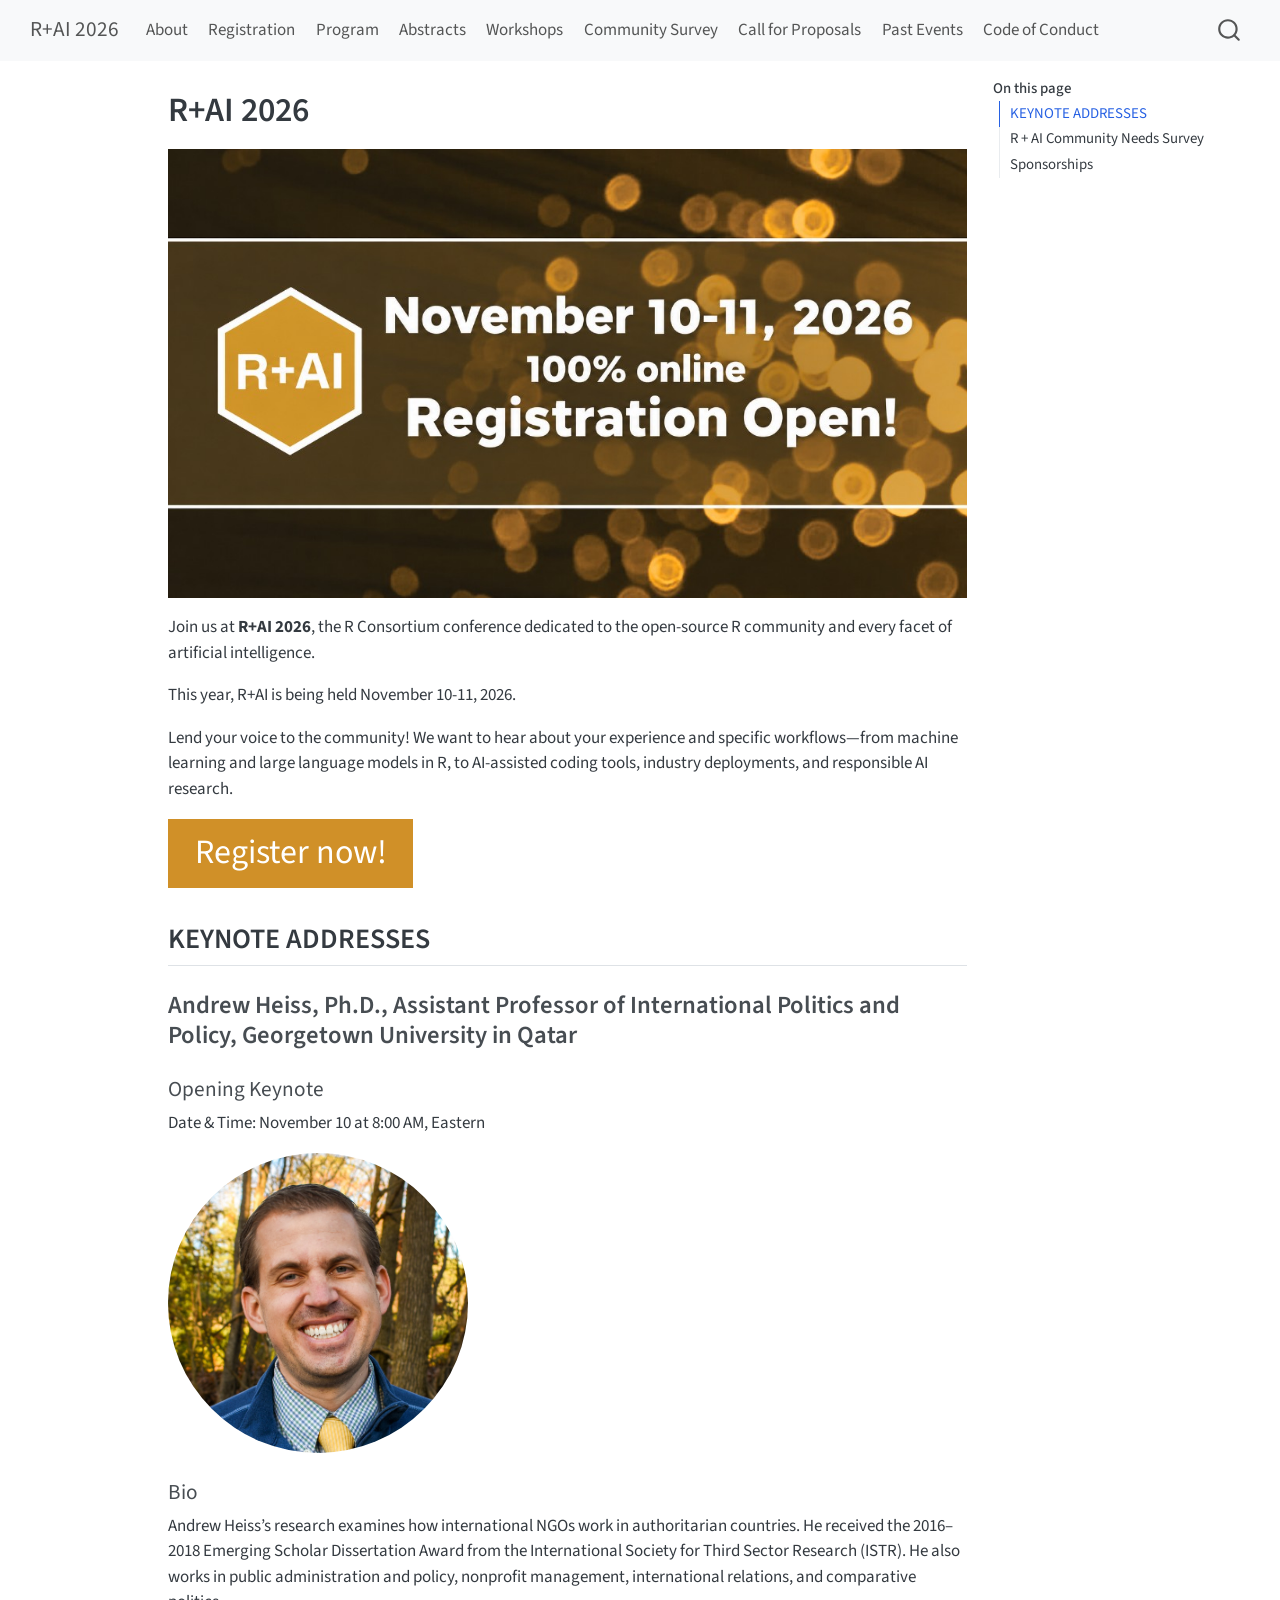
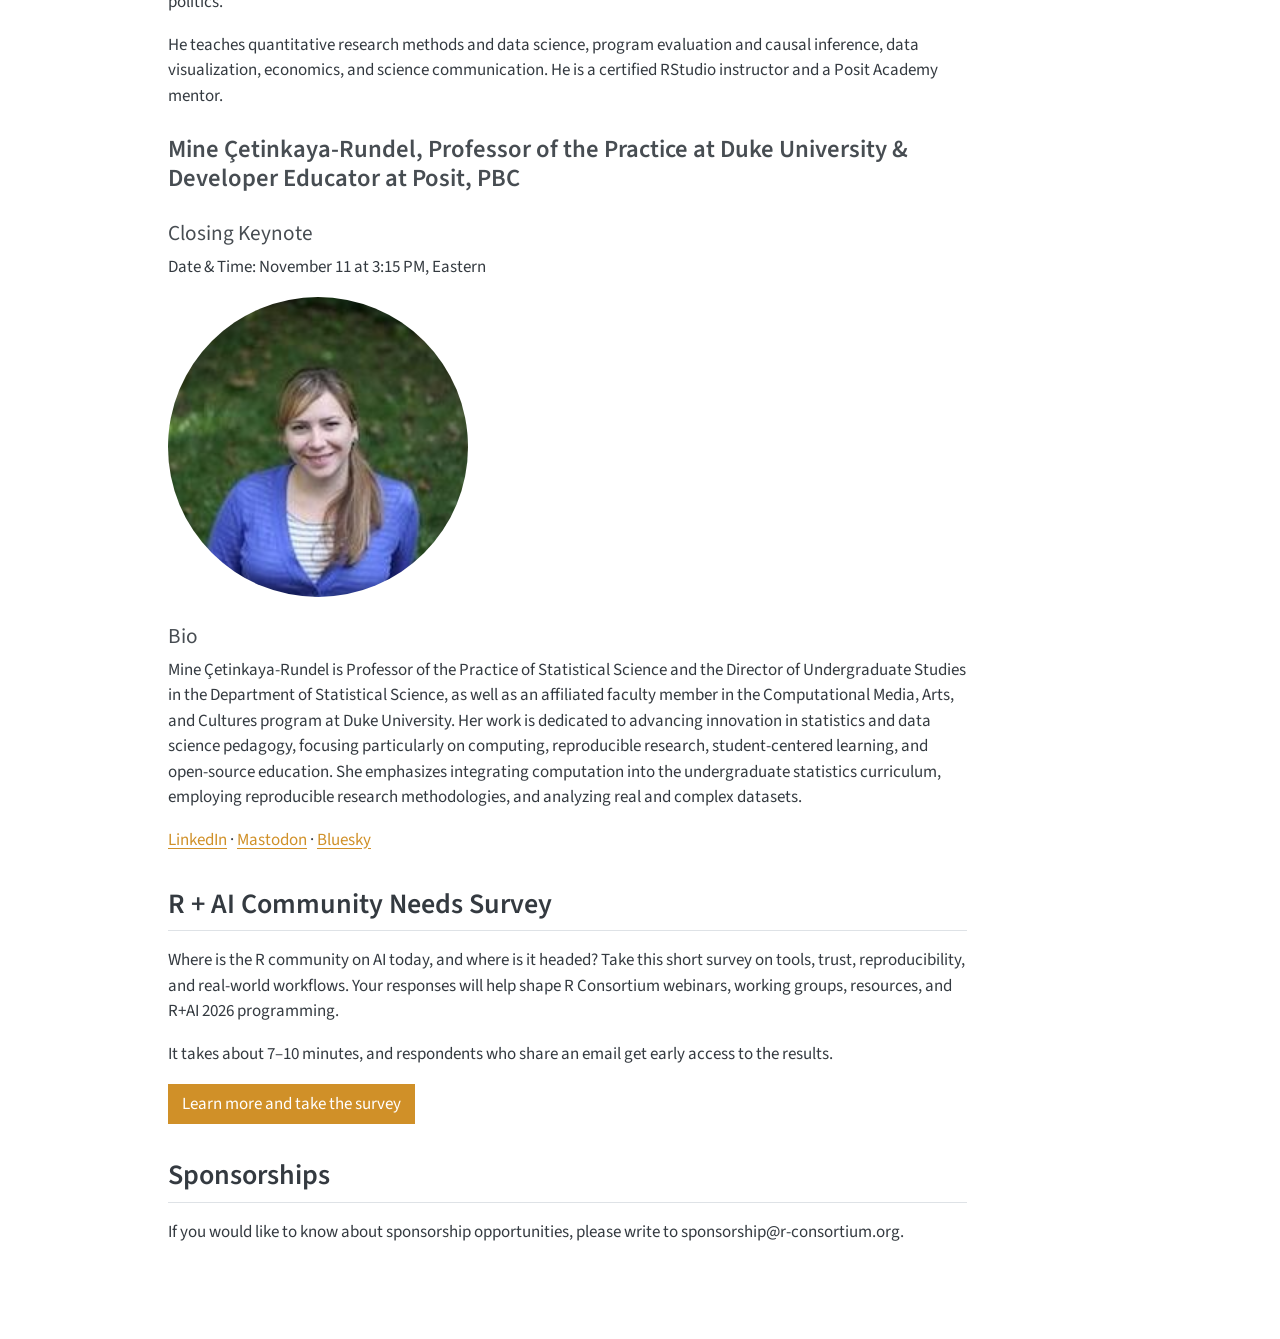
==== index.html @ c0e0fa4b "deploy: 8954653b915d44f74bc3aa53b3ae2d5ee54d5a69" ====
<!DOCTYPE html>
<html xmlns="http://www.w3.org/1999/xhtml" lang="en" xml:lang="en"><head>

<meta charset="utf-8">
<meta name="generator" content="quarto-1.10.19">

<meta name="viewport" content="width=device-width, initial-scale=1.0, user-scalable=yes">


<title>R+AI 2026</title>
<style>
/* Default styles provided by pandoc.
** See https://pandoc.org/MANUAL.html#variables-for-html for config info.
*/
span.smallcaps{font-variant: small-caps;}
div.columns{display: flex; gap: 1.5em;}
div.column{flex: auto;}
@media screen {
div.columns{gap: min(4vw, 1.5em);}
div.column{overflow-x: auto;}
}
div.hanging-indent{margin-left: 1.5em; text-indent: -1.5em;}
ul.task-list{list-style: none;}
ul.task-list li input[type="checkbox"] {
  width: 0.8em;
  margin: 0 0.8em 0.2em -1em; /* quarto-specific, see https://github.com/quarto-dev/quarto-cli/issues/4556 */ 
  vertical-align: middle;
}
</style>


<script src="site_libs/quarto-nav/quarto-nav.js"></script>
<script src="site_libs/quarto-nav/headroom.min.js"></script>
<script src="site_libs/clipboard/clipboard.min.js"></script>
<script src="site_libs/quarto-search/autocomplete.umd.js"></script>
<script src="site_libs/quarto-search/fuse.min.js"></script>
<script src="site_libs/quarto-search/quarto-search.js"></script>
<meta name="quarto:offset" content="./">
<link href="./images/favicon.ico" rel="icon">
<script src="site_libs/quarto-html/quarto.js" type="module"></script>
<script src="site_libs/quarto-html/tabsets/tabsets.js" type="module"></script>
<script src="site_libs/quarto-html/popper.min.js"></script>
<script src="site_libs/quarto-html/tippy.umd.min.js"></script>
<script src="site_libs/quarto-html/anchor.min.js"></script>
<link href="site_libs/quarto-html/tippy.css" rel="stylesheet">
<link href="site_libs/quarto-html/quarto-syntax-highlighting-bf27225e3a48a9273f3daa8f8e829971.css" rel="stylesheet" id="quarto-text-highlighting-styles">
<script src="site_libs/bootstrap/bootstrap.min.js"></script>
<link href="site_libs/bootstrap/bootstrap-icons.css" rel="stylesheet">
<link href="site_libs/bootstrap/bootstrap-d3c09cf01b9717715406c5b992d80823.min.css" rel="stylesheet" append-hash="true" id="quarto-bootstrap" data-mode="light">
<script id="quarto-search-options" type="application/json">{
  "location": "navbar",
  "copy-button": false,
  "collapse-after": 3,
  "panel-placement": "end",
  "type": "overlay",
  "limit": 50,
  "keyboard-shortcut": [
    "f",
    "/",
    "s"
  ],
  "show-item-context": false,
  "language": {
    "search-no-results-text": "No results",
    "search-matching-documents-text": "matching documents",
    "search-copy-link-title": "Copy link to search",
    "search-hide-matches-text": "Hide additional matches",
    "search-more-match-text": "more match in this document",
    "search-more-matches-text": "more matches in this document",
    "search-clear-button-title": "Clear",
    "search-text-placeholder": "",
    "search-detached-cancel-button-title": "Cancel",
    "search-submit-button-title": "Submit",
    "search-label": "Search"
  }
}</script>
<script async="" src="https://www.googletagmanager.com/gtag/js?id=G-B697SX1BNN"></script>

<script type="text/javascript">

window.dataLayer = window.dataLayer || [];
function gtag(){dataLayer.push(arguments);}
gtag('js', new Date());
gtag('config', 'G-B697SX1BNN', { 'anonymize_ip': true});
</script>


<link rel="stylesheet" href="styles.css">
<meta property="og:title" content="R+AI 2026">
<meta property="og:description" content="">
<meta property="og:image" content="https://rconsortium.github.io/RplusAI_website/images/rplusai-registration-open.jpg">
<meta property="og:site_name" content="R+AI 2026">
<meta name="twitter:title" content="R+AI 2026">
<meta name="twitter:description" content="">
<meta name="twitter:image" content="https://rconsortium.github.io/RplusAI_website/images/rplusai-registration-open.jpg">
<meta name="twitter:card" content="summary_large_image">
</head>

<body class="nav-fixed quarto-light">

<div id="quarto-search-results"></div>
  <header id="quarto-header" class="headroom fixed-top">
    <nav class="navbar navbar-expand-lg " data-bs-theme="dark">
      <div class="navbar-container container-fluid">
      <div class="navbar-brand-container mx-auto">
    <a class="navbar-brand" href="./index.html">
    <span class="navbar-title">R+AI 2026</span>
    </a>
  </div>
            <div id="quarto-search" class="" title="Search"></div>
          <button class="navbar-toggler" type="button" data-bs-toggle="collapse" data-bs-target="#navbarCollapse" aria-controls="navbarCollapse" role="menu" aria-expanded="false" aria-label="Toggle navigation" onclick="if (window.quartoToggleHeadroom) { window.quartoToggleHeadroom(); }">
  <span class="navbar-toggler-icon"></span>
</button>
          <div class="collapse navbar-collapse" id="navbarCollapse">
            <ul class="navbar-nav navbar-nav-scroll me-auto">
  <li class="nav-item">
    <a class="nav-link" href="./about.html"> 
<span class="menu-text">About</span></a>
  </li>  
  <li class="nav-item">
    <a class="nav-link" href="./registration.html"> 
<span class="menu-text">Registration</span></a>
  </li>  
  <li class="nav-item">
    <a class="nav-link" href="./program.html"> 
<span class="menu-text">Program</span></a>
  </li>  
  <li class="nav-item">
    <a class="nav-link" href="./Abstracts.html"> 
<span class="menu-text">Abstracts</span></a>
  </li>  
  <li class="nav-item">
    <a class="nav-link" href="./workshops.html"> 
<span class="menu-text">Workshops</span></a>
  </li>  
  <li class="nav-item">
    <a class="nav-link" href="./survey.html"> 
<span class="menu-text">Community Survey</span></a>
  </li>  
  <li class="nav-item">
    <a class="nav-link" href="./cfp.html"> 
<span class="menu-text">Call for Proposals</span></a>
  </li>  
  <li class="nav-item">
    <a class="nav-link" href="./Events.html"> 
<span class="menu-text">Past Events</span></a>
  </li>  
  <li class="nav-item">
    <a class="nav-link" href="./attend.html"> 
<span class="menu-text">Code of Conduct</span></a>
  </li>  
</ul>
          </div> <!-- /navcollapse -->
            <div class="quarto-navbar-tools">
</div>
      </div> <!-- /container-fluid -->
    </nav>
</header>
<!-- content -->
<div id="quarto-content" class="quarto-container page-columns page-rows-contents page-layout-article page-navbar">
<!-- sidebar -->
<!-- margin-sidebar -->
    <div id="quarto-margin-sidebar" class="sidebar margin-sidebar">
        <nav id="TOC" role="doc-toc" class="toc-active">
    <h2 id="toc-title">On this page</h2>
   
  <ul>
  <li><a href="#keynote-addresses" id="toc-keynote-addresses" class="nav-link active" data-scroll-target="#keynote-addresses">KEYNOTE ADDRESSES</a>
  <ul class="collapse">
  <li><a href="#andrew-heiss-ph.d.-assistant-professor-of-international-politics-and-policy-georgetown-university-in-qatar" id="toc-andrew-heiss-ph.d.-assistant-professor-of-international-politics-and-policy-georgetown-university-in-qatar" class="nav-link" data-scroll-target="#andrew-heiss-ph.d.-assistant-professor-of-international-politics-and-policy-georgetown-university-in-qatar">Andrew Heiss, Ph.D., Assistant Professor of International Politics and Policy, Georgetown University in Qatar</a></li>
  <li><a href="#mine-çetinkaya-rundel-professor-of-the-practice-at-duke-university-developer-educator-at-posit-pbc" id="toc-mine-çetinkaya-rundel-professor-of-the-practice-at-duke-university-developer-educator-at-posit-pbc" class="nav-link" data-scroll-target="#mine-çetinkaya-rundel-professor-of-the-practice-at-duke-university-developer-educator-at-posit-pbc">Mine Çetinkaya-Rundel, Professor of the Practice at Duke University &amp; Developer Educator at Posit, PBC</a></li>
  </ul></li>
  <li><a href="#r-ai-community-needs-survey" id="toc-r-ai-community-needs-survey" class="nav-link" data-scroll-target="#r-ai-community-needs-survey">R + AI Community Needs Survey</a></li>
  <li><a href="#sponsorships" id="toc-sponsorships" class="nav-link" data-scroll-target="#sponsorships">Sponsorships</a></li>
  </ul>
</nav>
    </div>
<!-- main -->
<main class="content" id="quarto-document-content">

<header id="title-block-header" class="quarto-title-block default">
<div class="quarto-title">
<h1 class="title">R+AI 2026</h1>
</div>



<div class="quarto-title-meta">

    
  
    
  </div>
  


</header>


<p><img src="images/rplusai-registration-open.jpg" class="img-fluid"></p>
<p>Join us at <strong>R+AI 2026</strong>, the R Consortium conference dedicated to the open-source R community and every facet of artificial intelligence.</p>
<p>This year, R+AI is being held November 10-11, 2026.</p>
<p>Lend your voice to the community! We want to hear about your experience and specific workflows—from machine learning and large language models in R, to AI-assisted coding tools, industry deployments, and responsible AI research.</p>
<p><a href="https://events.zoom.us/ev/AvKPIaFGx9jwfTQyiDQcLmRWjmoDg4b4O20UQLssgTvlWDoXuMh5~AvDbrQHgBmJBUNpTBSMDUTQVfVen6k7w_xlMXZremUKDubDA3Q9AQ7-FRQ" class="btn btn-rai-mustard btn-rai-lg" role="button">Register now!</a></p>
<section id="keynote-addresses" class="level2">
<h2 class="anchored" data-anchor-id="keynote-addresses">KEYNOTE ADDRESSES</h2>
<section id="andrew-heiss-ph.d.-assistant-professor-of-international-politics-and-policy-georgetown-university-in-qatar" class="level3">
<h3 class="anchored" data-anchor-id="andrew-heiss-ph.d.-assistant-professor-of-international-politics-and-policy-georgetown-university-in-qatar">Andrew Heiss, Ph.D., Assistant Professor of International Politics and Policy, Georgetown University in Qatar</h3>
<section id="opening-keynote" class="level4">
<h4 class="anchored" data-anchor-id="opening-keynote">Opening Keynote</h4>
<p>Date &amp; Time: November 10 at 8:00 AM, Eastern</p>
<p><img src="images/andrew-heiss.jpg" class="img-fluid" style="border-radius: 50%; width: 300px; height: 300px; object-fit: cover; object-position: center 15%;"></p>
</section>
<section id="bio" class="level4">
<h4 class="anchored" data-anchor-id="bio">Bio</h4>
<p>Andrew Heiss’s research examines how international NGOs work in authoritarian countries. He received the 2016–2018 Emerging Scholar Dissertation Award from the International Society for Third Sector Research (ISTR). He also works in public administration and policy, nonprofit management, international relations, and comparative politics.</p>
<p>He teaches quantitative research methods and data science, program evaluation and causal inference, data visualization, economics, and science communication. He is a certified RStudio instructor and a Posit Academy mentor.</p>
</section>
</section>
<section id="mine-çetinkaya-rundel-professor-of-the-practice-at-duke-university-developer-educator-at-posit-pbc" class="level3">
<h3 class="anchored" data-anchor-id="mine-çetinkaya-rundel-professor-of-the-practice-at-duke-university-developer-educator-at-posit-pbc">Mine Çetinkaya-Rundel, Professor of the Practice at Duke University &amp; Developer Educator at Posit, PBC</h3>
<section id="closing-keynote" class="level4">
<h4 class="anchored" data-anchor-id="closing-keynote">Closing Keynote</h4>
<p>Date &amp; Time: November 11 at 3:15 PM, Eastern</p>
<p><img src="images/mine-cetinkaya-rundel.jpg" class="img-fluid" style="border-radius: 50%; width: 300px; height: 300px; object-fit: cover;"></p>
</section>
<section id="bio-1" class="level4">
<h4 class="anchored" data-anchor-id="bio-1">Bio</h4>
<p>Mine Çetinkaya-Rundel is Professor of the Practice of Statistical Science and the Director of Undergraduate Studies in the Department of Statistical Science, as well as an affiliated faculty member in the Computational Media, Arts, and Cultures program at Duke University. Her work is dedicated to advancing innovation in statistics and data science pedagogy, focusing particularly on computing, reproducible research, student-centered learning, and open-source education. She emphasizes integrating computation into the undergraduate statistics curriculum, employing reproducible research methodologies, and analyzing real and complex datasets.</p>
<p><a href="https://www.linkedin.com/in/minec/">LinkedIn</a> · <a href="https://fosstodon.org/@minecr">Mastodon</a> · <a href="https://bsky.app/profile/minecr.bsky.social">Bluesky</a></p>
</section>
</section>
</section>
<section id="r-ai-community-needs-survey" class="level2">
<h2 class="anchored" data-anchor-id="r-ai-community-needs-survey">R + AI Community Needs Survey</h2>
<p>Where is the R community on AI today, and where is it headed? Take this short survey on tools, trust, reproducibility, and real-world workflows. Your responses will help shape R Consortium webinars, working groups, resources, and R+AI 2026 programming.</p>
<p>It takes about 7–10 minutes, and respondents who share an email get early access to the results.</p>
<p><a href="./survey.html" class="btn btn-rai-mustard" role="button">Learn more and take the survey</a></p>
</section>
<section id="sponsorships" class="level2">
<h2 class="anchored" data-anchor-id="sponsorships">Sponsorships</h2>
<p>If you would like to know about sponsorship opportunities, please write to sponsorship@r-consortium.org.</p>


</section>

</main> <!-- /main -->
<script id="quarto-html-after-body" type="application/javascript">
  window.document.addEventListener("DOMContentLoaded", function (event) {
    const icon = "";
    const anchorJS = new window.AnchorJS();
    anchorJS.options = {
      placement: 'right',
      icon: icon
    };
    anchorJS.add('.anchored');
    const isCodeAnnotation = (el) => {
      for (const clz of el.classList) {
        if (clz.startsWith('code-annotation-')) {                     
          return true;
        }
      }
      return false;
    }
    const onCopySuccess = function(e) {
      // button target
      const button = e.trigger;
      // don't keep focus
      button.blur();
      // flash "checked"
      button.classList.add('code-copy-button-checked');
      var currentTitle = button.getAttribute("title");
      button.setAttribute("title", "Copied!");
      let tooltip;
      if (window.bootstrap) {
        button.setAttribute("data-bs-toggle", "tooltip");
        button.setAttribute("data-bs-placement", "left");
        button.setAttribute("data-bs-title", "Copied!");
        tooltip = new bootstrap.Tooltip(button, 
          { trigger: "manual", 
            customClass: "code-copy-button-tooltip",
            offset: [0, -8]});
        tooltip.show();    
      }
      setTimeout(function() {
        if (tooltip) {
          tooltip.hide();
          button.removeAttribute("data-bs-title");
          button.removeAttribute("data-bs-toggle");
          button.removeAttribute("data-bs-placement");
        }
        button.setAttribute("title", currentTitle);
        button.classList.remove('code-copy-button-checked');
      }, 1000);
      // clear code selection
      e.clearSelection();
    }
    const getTextToCopy = function(trigger) {
      const outerScaffold = trigger.parentElement.cloneNode(true);
      const codeEl = outerScaffold.querySelector('code');
      for (const childEl of codeEl.children) {
        if (isCodeAnnotation(childEl)) {
          childEl.remove();
        }
      }
      return codeEl.innerText;
    }
    const clipboard = new window.ClipboardJS('.code-copy-button:not([data-in-quarto-modal])', {
      text: getTextToCopy
    });
    clipboard.on('success', onCopySuccess);
    if (window.document.getElementById('quarto-embedded-source-code-modal')) {
      const clipboardModal = new window.ClipboardJS('.code-copy-button[data-in-quarto-modal]', {
        text: getTextToCopy,
        container: window.document.getElementById('quarto-embedded-source-code-modal')
      });
      clipboardModal.on('success', onCopySuccess);
    }
      var localhostRegex = new RegExp(/^(?:http|https):\/\/localhost\:?[0-9]*\//);
      var mailtoRegex = new RegExp(/^mailto:/);
        var filterRegex = new RegExp("https:\/\/rconsortium\.github\.io\/RplusAI_website\/");
      var isInternal = (href) => {
          return filterRegex.test(href) || localhostRegex.test(href) || mailtoRegex.test(href);
      }
      // Inspect non-navigation links and adorn them if external
     var links = window.document.querySelectorAll('a[href]:not(.nav-link):not(.navbar-brand):not(.toc-action):not(.sidebar-link):not(.sidebar-item-toggle):not(.pagination-link):not(.no-external):not([aria-hidden]):not(.dropdown-item):not(.quarto-navigation-tool):not(.about-link)');
      for (var i=0; i<links.length; i++) {
        const link = links[i];
        if (!isInternal(link.href)) {
          // undo the damage that might have been done by quarto-nav.js in the case of
          // links that we want to consider external
          if (link.dataset.originalHref !== undefined) {
            link.href = link.dataset.originalHref;
          }
        }
      }
    function tippyHover(el, contentFn, onTriggerFn, onUntriggerFn) {
      const config = {
        allowHTML: true,
        maxWidth: 500,
        delay: 100,
        arrow: false,
        appendTo: function(el) {
            return el.parentElement;
        },
        interactive: true,
        interactiveBorder: 10,
        theme: 'quarto',
        placement: 'bottom-start',
      };
      if (contentFn) {
        config.content = contentFn;
      }
      if (onTriggerFn) {
        config.onTrigger = onTriggerFn;
      }
      if (onUntriggerFn) {
        config.onUntrigger = onUntriggerFn;
      }
      window.tippy(el, config); 
    }
    const noterefs = window.document.querySelectorAll('a[role="doc-noteref"]');
    for (var i=0; i<noterefs.length; i++) {
      const ref = noterefs[i];
      tippyHover(ref, function() {
        // use id or data attribute instead here
        let href = ref.getAttribute('data-footnote-href') || ref.getAttribute('href');
        try { href = new URL(href).hash; } catch {}
        const id = href.replace(/^#\/?/, "");
        const note = window.document.getElementById(id);
        if (note) {
          return note.innerHTML;
        } else {
          return "";
        }
      });
    }
    const xrefs = window.document.querySelectorAll('a.quarto-xref');
    const processXRef = (id, note) => {
      // Strip column container classes
      const stripColumnClz = (el) => {
        el.classList.remove("page-full", "page-columns");
        if (el.children) {
          for (const child of el.children) {
            stripColumnClz(child);
          }
        }
      }
      stripColumnClz(note)
      if (id === null || id.startsWith('sec-')) {
        // Special case sections, only their first couple elements
        const container = document.createElement("div");
        if (note.children && note.children.length > 2) {
          container.appendChild(note.children[0].cloneNode(true));
          for (let i = 1; i < note.children.length; i++) {
            const child = note.children[i];
            if (child.tagName === "P" && child.innerText === "") {
              continue;
            } else {
              container.appendChild(child.cloneNode(true));
              break;
            }
          }
          if (window.Quarto?.typesetMath) {
            window.Quarto.typesetMath(container);
          }
          return container.innerHTML
        } else {
          if (window.Quarto?.typesetMath) {
            window.Quarto.typesetMath(note);
          }
          return note.innerHTML;
        }
      } else {
        // Remove any anchor links if they are present
        const anchorLink = note.querySelector('a.anchorjs-link');
        if (anchorLink) {
          anchorLink.remove();
        }
        if (window.Quarto?.typesetMath) {
          window.Quarto.typesetMath(note);
        }
        if (note.classList.contains("callout")) {
          return note.outerHTML;
        } else {
          return note.innerHTML;
        }
      }
    }
    for (var i=0; i<xrefs.length; i++) {
      const xref = xrefs[i];
      tippyHover(xref, undefined, function(instance) {
        instance.disable();
        let url = xref.getAttribute('href');
        let hash = undefined; 
        if (url.startsWith('#')) {
          hash = url;
        } else {
          try { hash = new URL(url).hash; } catch {}
        }
        if (hash) {
          const id = hash.replace(/^#\/?/, "");
          const note = window.document.getElementById(id);
          if (note !== null) {
            try {
              const html = processXRef(id, note.cloneNode(true));
              instance.setContent(html);
            } finally {
              instance.enable();
              instance.show();
            }
          } else {
            // See if we can fetch this
            fetch(url.split('#')[0])
            .then(res => res.text())
            .then(html => {
              const parser = new DOMParser();
              const htmlDoc = parser.parseFromString(html, "text/html");
              const note = htmlDoc.getElementById(id);
              if (note !== null) {
                const html = processXRef(id, note);
                instance.setContent(html);
              } 
            }).finally(() => {
              instance.enable();
              instance.show();
            });
          }
        } else {
          // See if we can fetch a full url (with no hash to target)
          // This is a special case and we should probably do some content thinning / targeting
          fetch(url)
          .then(res => res.text())
          .then(html => {
            const parser = new DOMParser();
            const htmlDoc = parser.parseFromString(html, "text/html");
            const note = htmlDoc.querySelector('main.content');
            if (note !== null) {
              // This should only happen for chapter cross references
              // (since there is no id in the URL)
              // remove the first header
              if (note.children.length > 0 && note.children[0].tagName === "HEADER") {
                note.children[0].remove();
              }
              const html = processXRef(null, note);
              instance.setContent(html);
            } 
          }).finally(() => {
            instance.enable();
            instance.show();
          });
        }
      }, function(instance) {
      });
    }
        let selectedAnnoteEl;
        const selectorForAnnotation = ( cell, annotation) => {
          let cellAttr = 'data-code-cell="' + cell + '"';
          let lineAttr = 'data-code-annotation="' +  annotation + '"';
          const selector = 'span[' + cellAttr + '][' + lineAttr + ']';
          return selector;
        }
        const selectCodeLines = (annoteEl) => {
          const doc = window.document;
          const targetCell = annoteEl.getAttribute("data-target-cell");
          const targetAnnotation = annoteEl.getAttribute("data-target-annotation");
          const annoteSpan = window.document.querySelector(selectorForAnnotation(targetCell, targetAnnotation));
          const lines = annoteSpan.getAttribute("data-code-lines").split(",");
          const lineIds = lines.map((line) => {
            return targetCell + "-" + line;
          })
          let top = null;
          let height = null;
          let parent = null;
          if (lineIds.length > 0) {
              //compute the position of the single el (top and bottom and make a div)
              const el = window.document.getElementById(lineIds[0]);
              top = el.offsetTop;
              height = el.offsetHeight;
              parent = el.parentElement.parentElement;
            if (lineIds.length > 1) {
              const lastEl = window.document.getElementById(lineIds[lineIds.length - 1]);
              const bottom = lastEl.offsetTop + lastEl.offsetHeight;
              height = bottom - top;
            }
            if (top !== null && height !== null && parent !== null) {
              // cook up a div (if necessary) and position it 
              let div = window.document.getElementById("code-annotation-line-highlight");
              if (div === null) {
                div = window.document.createElement("div");
                div.setAttribute("id", "code-annotation-line-highlight");
                div.style.position = 'absolute';
                parent.appendChild(div);
              }
              div.style.top = top - 2 + "px";
              div.style.height = height + 4 + "px";
              div.style.left = 0;
              let gutterDiv = window.document.getElementById("code-annotation-line-highlight-gutter");
              if (gutterDiv === null) {
                gutterDiv = window.document.createElement("div");
                gutterDiv.setAttribute("id", "code-annotation-line-highlight-gutter");
                gutterDiv.style.position = 'absolute';
                const codeCell = window.document.getElementById(targetCell);
                const gutter = codeCell.querySelector('.code-annotation-gutter');
                gutter.appendChild(gutterDiv);
              }
              gutterDiv.style.top = top - 2 + "px";
              gutterDiv.style.height = height + 4 + "px";
            }
            selectedAnnoteEl = annoteEl;
          }
        };
        const unselectCodeLines = () => {
          const elementsIds = ["code-annotation-line-highlight", "code-annotation-line-highlight-gutter"];
          elementsIds.forEach((elId) => {
            const div = window.document.getElementById(elId);
            if (div) {
              div.remove();
            }
          });
          selectedAnnoteEl = undefined;
        };
          // Handle positioning of the toggle
      window.addEventListener(
        "resize",
        throttle(() => {
          elRect = undefined;
          if (selectedAnnoteEl) {
            selectCodeLines(selectedAnnoteEl);
          }
        }, 10)
      );
      function throttle(fn, ms) {
      let throttle = false;
      let timer;
        return (...args) => {
          if(!throttle) { // first call gets through
              fn.apply(this, args);
              throttle = true;
          } else { // all the others get throttled
              if(timer) clearTimeout(timer); // cancel #2
              timer = setTimeout(() => {
                fn.apply(this, args);
                timer = throttle = false;
              }, ms);
          }
        };
      }
        // Attach click handler to the DT
        const annoteDls = window.document.querySelectorAll('dt[data-target-cell]');
        for (const annoteDlNode of annoteDls) {
          annoteDlNode.addEventListener('click', (event) => {
            const clickedEl = event.target;
            if (clickedEl !== selectedAnnoteEl) {
              unselectCodeLines();
              const activeEl = window.document.querySelector('dt[data-target-cell].code-annotation-active');
              if (activeEl) {
                activeEl.classList.remove('code-annotation-active');
              }
              selectCodeLines(clickedEl);
              clickedEl.classList.add('code-annotation-active');
            } else {
              // Unselect the line
              unselectCodeLines();
              clickedEl.classList.remove('code-annotation-active');
            }
          });
        }
    const findCites = (el) => {
      const parentEl = el.parentElement;
      if (parentEl) {
        const cites = parentEl.dataset.cites;
        if (cites) {
          return {
            el,
            cites: cites.split(' ')
          };
        } else {
          return findCites(el.parentElement)
        }
      } else {
        return undefined;
      }
    };
    var bibliorefs = window.document.querySelectorAll('a[role="doc-biblioref"]');
    for (var i=0; i<bibliorefs.length; i++) {
      const ref = bibliorefs[i];
      const citeInfo = findCites(ref);
      if (citeInfo) {
        tippyHover(citeInfo.el, function() {
          var popup = window.document.createElement('div');
          citeInfo.cites.forEach(function(cite) {
            var citeDiv = window.document.createElement('div');
            citeDiv.classList.add('hanging-indent');
            citeDiv.classList.add('csl-entry');
            var biblioDiv = window.document.getElementById('ref-' + cite);
            if (biblioDiv) {
              citeDiv.innerHTML = biblioDiv.innerHTML;
            }
            popup.appendChild(citeDiv);
          });
          return popup.innerHTML;
        });
      }
    }
  });
  </script>
</div> <!-- /content -->




</body></html>
---- site_libs/quarto-html/tippy.css ----
.tippy-box[data-animation=fade][data-state=hidden]{opacity:0}[data-tippy-root]{max-width:calc(100vw - 10px)}.tippy-box{position:relative;background-color:#333;color:#fff;border-radius:4px;font-size:14px;line-height:1.4;white-space:normal;outline:0;transition-property:transform,visibility,opacity}.tippy-box[data-placement^=top]>.tippy-arrow{bottom:0}.tippy-box[data-placement^=top]>.tippy-arrow:before{bottom:-7px;left:0;border-width:8px 8px 0;border-top-color:initial;transform-origin:center top}.tippy-box[data-placement^=bottom]>.tippy-arrow{top:0}.tippy-box[data-placement^=bottom]>.tippy-arrow:before{top:-7px;left:0;border-width:0 8px 8px;border-bottom-color:initial;transform-origin:center bottom}.tippy-box[data-placement^=left]>.tippy-arrow{right:0}.tippy-box[data-placement^=left]>.tippy-arrow:before{border-width:8px 0 8px 8px;border-left-color:initial;right:-7px;transform-origin:center left}.tippy-box[data-placement^=right]>.tippy-arrow{left:0}.tippy-box[data-placement^=right]>.tippy-arrow:before{left:-7px;border-width:8px 8px 8px 0;border-right-color:initial;transform-origin:center right}.tippy-box[data-inertia][data-state=visible]{transition-timing-function:cubic-bezier(.54,1.5,.38,1.11)}.tippy-arrow{width:16px;height:16px;color:#333}.tippy-arrow:before{content:"";position:absolute;border-color:transparent;border-style:solid}.tippy-content{position:relative;padding:5px 9px;z-index:1}
---- site_libs/quarto-html/quarto-syntax-highlighting-bf27225e3a48a9273f3daa8f8e829971.css ----
/* quarto syntax highlight colors */
:root {
  --quarto-hl-ot-color: #003B4F;
  --quarto-hl-at-color: #657422;
  --quarto-hl-ss-color: #20794D;
  --quarto-hl-an-color: #5E5E5E;
  --quarto-hl-fu-color: #4758AB;
  --quarto-hl-st-color: #20794D;
  --quarto-hl-cf-color: #003B4F;
  --quarto-hl-op-color: #5E5E5E;
  --quarto-hl-er-color: #AD0000;
  --quarto-hl-bn-color: #AD0000;
  --quarto-hl-al-color: #AD0000;
  --quarto-hl-va-color: #111111;
  --quarto-hl-bu-color: inherit;
  --quarto-hl-ex-color: inherit;
  --quarto-hl-pp-color: #AD0000;
  --quarto-hl-in-color: #5E5E5E;
  --quarto-hl-vs-color: #20794D;
  --quarto-hl-wa-color: #5E5E5E;
  --quarto-hl-do-color: #5E5E5E;
  --quarto-hl-im-color: #00769E;
  --quarto-hl-ch-color: #20794D;
  --quarto-hl-dt-color: #AD0000;
  --quarto-hl-fl-color: #AD0000;
  --quarto-hl-co-color: #5E5E5E;
  --quarto-hl-cv-color: #5E5E5E;
  --quarto-hl-cn-color: #8f5902;
  --quarto-hl-sc-color: #5E5E5E;
  --quarto-hl-dv-color: #AD0000;
  --quarto-hl-kw-color: #003B4F;
}

/* other quarto variables */
:root {
  --quarto-font-monospace: SFMono-Regular, Menlo, Monaco, Consolas, "Liberation Mono", "Courier New", monospace;
}

/* syntax highlight based on Pandoc's rules */
pre > code.sourceCode > span {
  color: #003B4F;
}

code.sourceCode > span {
  color: #003B4F;
}

div.sourceCode,
div.sourceCode pre.sourceCode {
  color: #003B4F;
}

/* Normal */
code span {
  color: #003B4F;
}

/* Alert */
code span.al {
  color: #AD0000;
  font-style: inherit;
}

/* Annotation */
code span.an {
  color: #5E5E5E;
  font-style: inherit;
}

/* Attribute */
code span.at {
  color: #657422;
  font-style: inherit;
}

/* BaseN */
code span.bn {
  color: #AD0000;
  font-style: inherit;
}

/* BuiltIn */
code span.bu {
  font-style: inherit;
}

/* ControlFlow */
code span.cf {
  color: #003B4F;
  font-weight: bold;
  font-style: inherit;
}

/* Char */
code span.ch {
  color: #20794D;
  font-style: inherit;
}

/* Constant */
code span.cn {
  color: #8f5902;
  font-style: inherit;
}

/* Comment */
code span.co {
  color: #5E5E5E;
  font-style: inherit;
}

/* CommentVar */
code span.cv {
  color: #5E5E5E;
  font-style: italic;
}

/* Documentation */
code span.do {
  color: #5E5E5E;
  font-style: italic;
}

/* DataType */
code span.dt {
  color: #AD0000;
  font-style: inherit;
}

/* DecVal */
code span.dv {
  color: #AD0000;
  font-style: inherit;
}

/* Error */
code span.er {
  color: #AD0000;
  font-style: inherit;
}

/* Extension */
code span.ex {
  font-style: inherit;
}

/* Float */
code span.fl {
  color: #AD0000;
  font-style: inherit;
}

/* Function */
code span.fu {
  color: #4758AB;
  font-style: inherit;
}

/* Import */
code span.im {
  color: #00769E;
  font-style: inherit;
}

/* Information */
code span.in {
  color: #5E5E5E;
  font-style: inherit;
}

/* Keyword */
code span.kw {
  color: #003B4F;
  font-weight: bold;
  font-style: inherit;
}

/* Operator */
code span.op {
  color: #5E5E5E;
  font-style: inherit;
}

/* Other */
code span.ot {
  color: #003B4F;
  font-style: inherit;
}

/* Preprocessor */
code span.pp {
  color: #AD0000;
  font-style: inherit;
}

/* SpecialChar */
code span.sc {
  color: #5E5E5E;
  font-style: inherit;
}

/* SpecialString */
code span.ss {
  color: #20794D;
  font-style: inherit;
}

/* String */
code span.st {
  color: #20794D;
  font-style: inherit;
}

/* Variable */
code span.va {
  color: #111111;
  font-style: inherit;
}

/* VerbatimString */
code span.vs {
  color: #20794D;
  font-style: inherit;
}

/* Warning */
code span.wa {
  color: #5E5E5E;
  font-style: italic;
}

.prevent-inlining {
  content: "</";
}

/*# sourceMappingURL=8be38f48d34c45af72792cbd699585e7.css.map */
---- styles.css ----
/* R+AI brand mustard (hex logo fill) */
:root {
  --rai-mustard: #D09028;
  --rai-mustard-hover: #B87C1F;
}

a {
  color: var(--rai-mustard);
}

a:hover,
a:focus {
  color: var(--rai-mustard-hover);
}

.btn-rai-mustard,
button.btn-rai-mustard {
  background-color: var(--rai-mustard) !important;
  border-color: var(--rai-mustard) !important;
  color: #fff !important;
}

.btn-rai-mustard:hover,
button.btn-rai-mustard:hover,
.btn-rai-mustard:focus,
button.btn-rai-mustard:focus {
  background-color: var(--rai-mustard-hover) !important;
  border-color: var(--rai-mustard-hover) !important;
  color: #fff !important;
}

.btn-rai-mustard.btn-rai-lg {
  font-size: 2rem;
  padding: 0.75rem 1.5rem;
  line-height: 1.2;
}
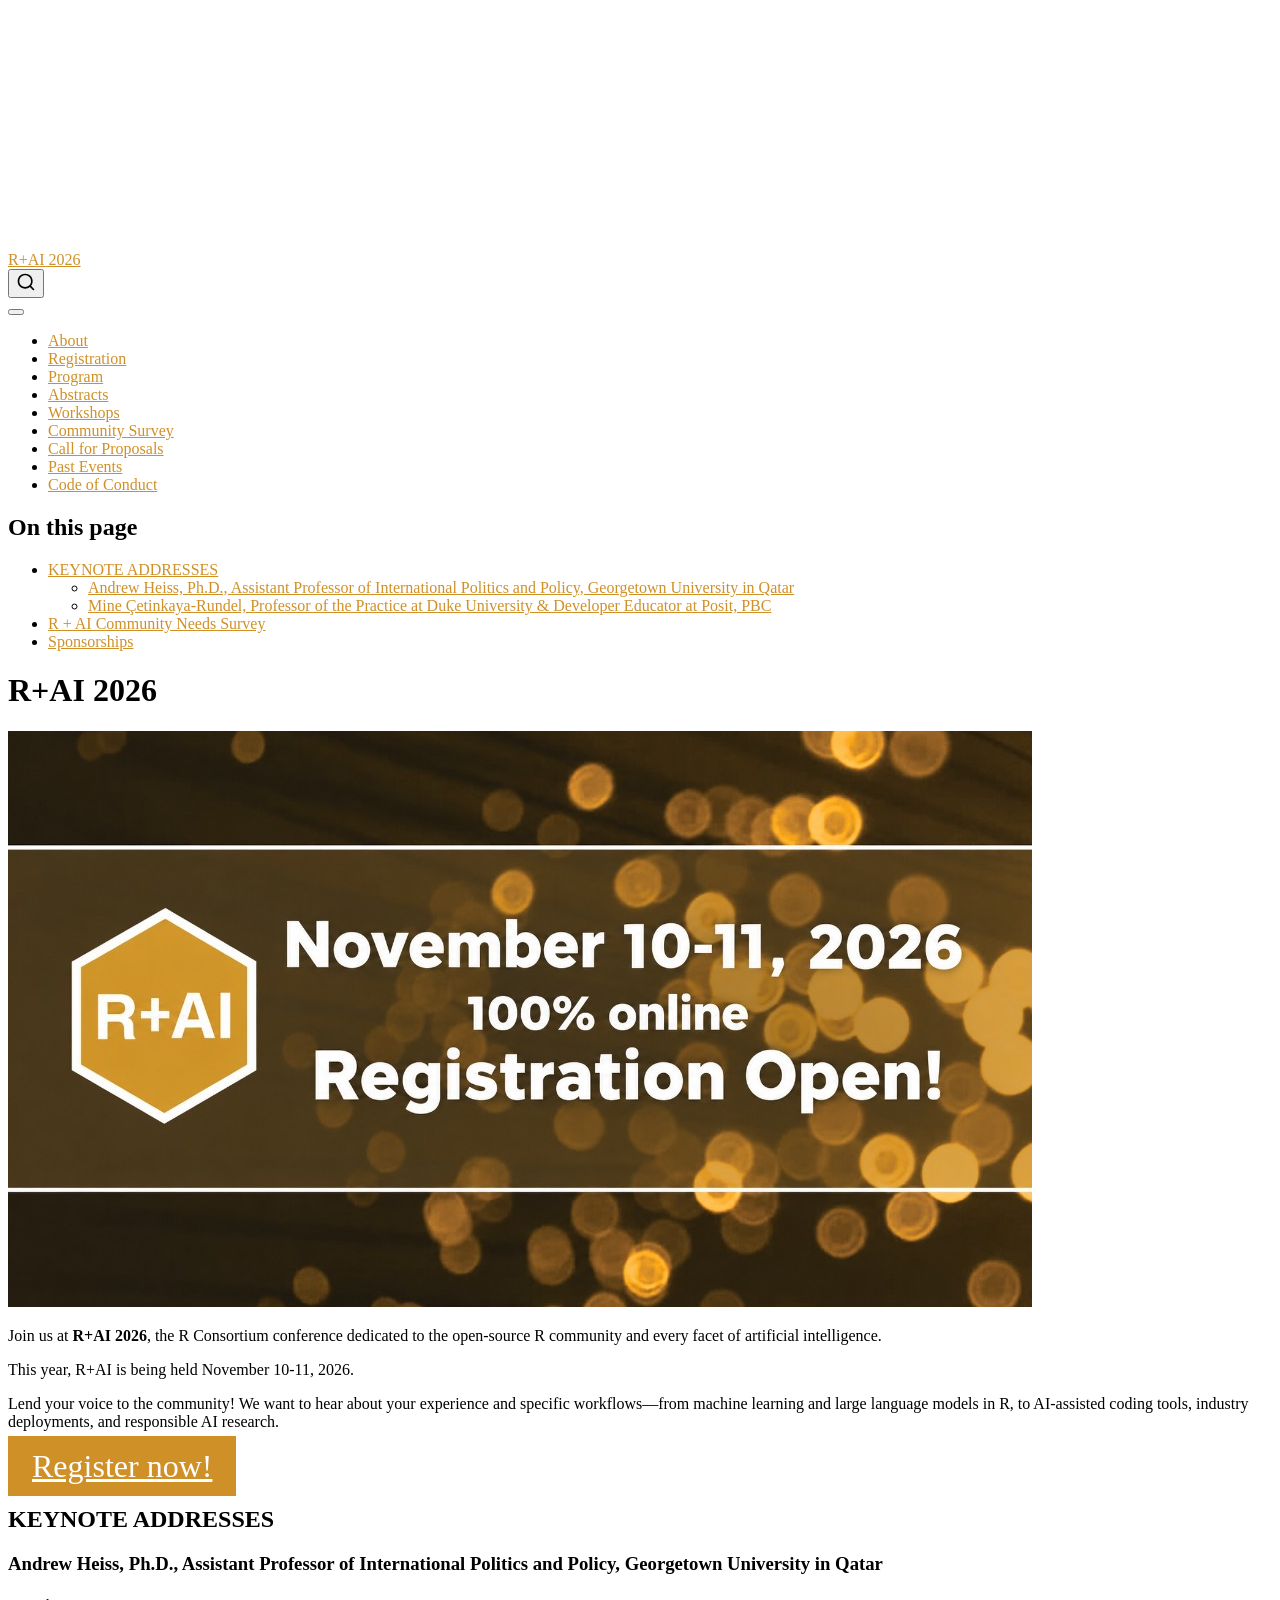
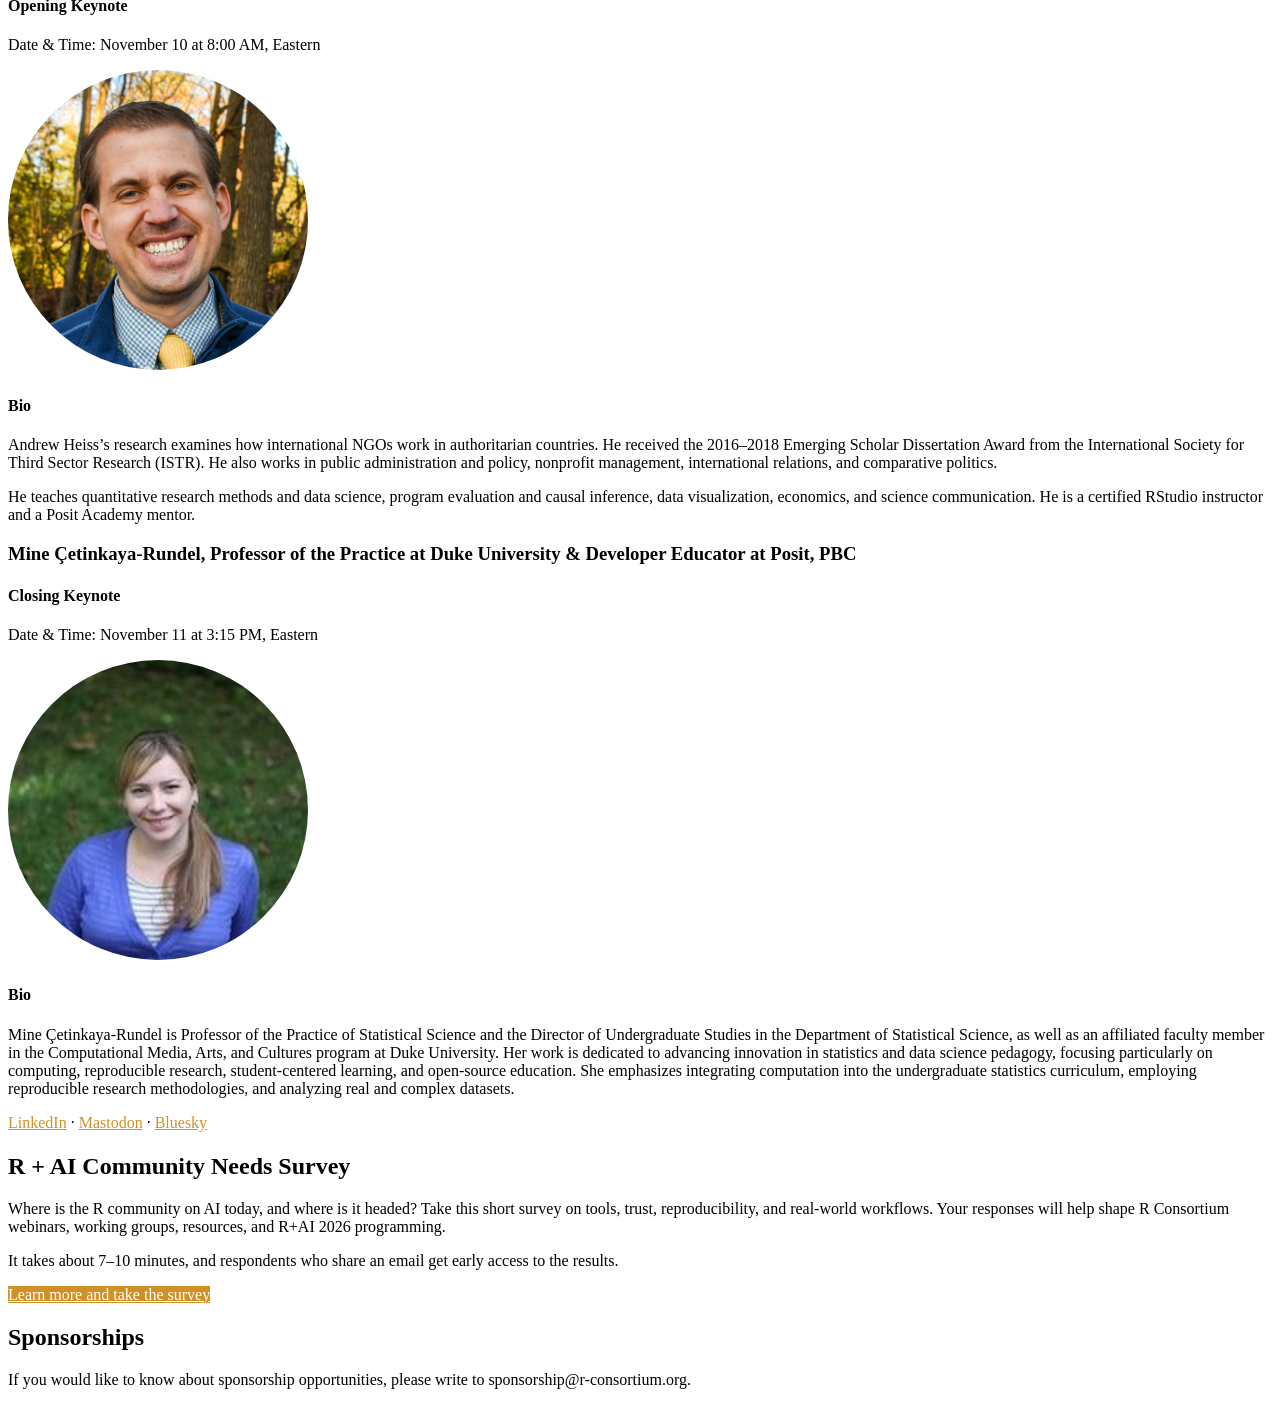
==== commit f579bf51: "deploy: 5e0413d549825c9dd4df7486e53fcd05bdf9419d" ====
--- a/index.html
+++ b/index.html
@@ -46,7 +46,7 @@
 <link href="site_libs/quarto-html/quarto-syntax-highlighting-bf27225e3a48a9273f3daa8f8e829971.css" rel="stylesheet" id="quarto-text-highlighting-styles">
 <script src="site_libs/bootstrap/bootstrap.min.js"></script>
 <link href="site_libs/bootstrap/bootstrap-icons.css" rel="stylesheet">
-<link href="site_libs/bootstrap/bootstrap-d3c09cf01b9717715406c5b992d80823.min.css" rel="stylesheet" append-hash="true" id="quarto-bootstrap" data-mode="light">
+<link href="site_libs/bootstrap/bootstrap-55617497126496852ff9f5a59253c640.min.css" rel="stylesheet" append-hash="true" id="quarto-bootstrap" data-mode="light">
 <script id="quarto-search-options" type="application/json">{
   "location": "navbar",
   "copy-button": false,
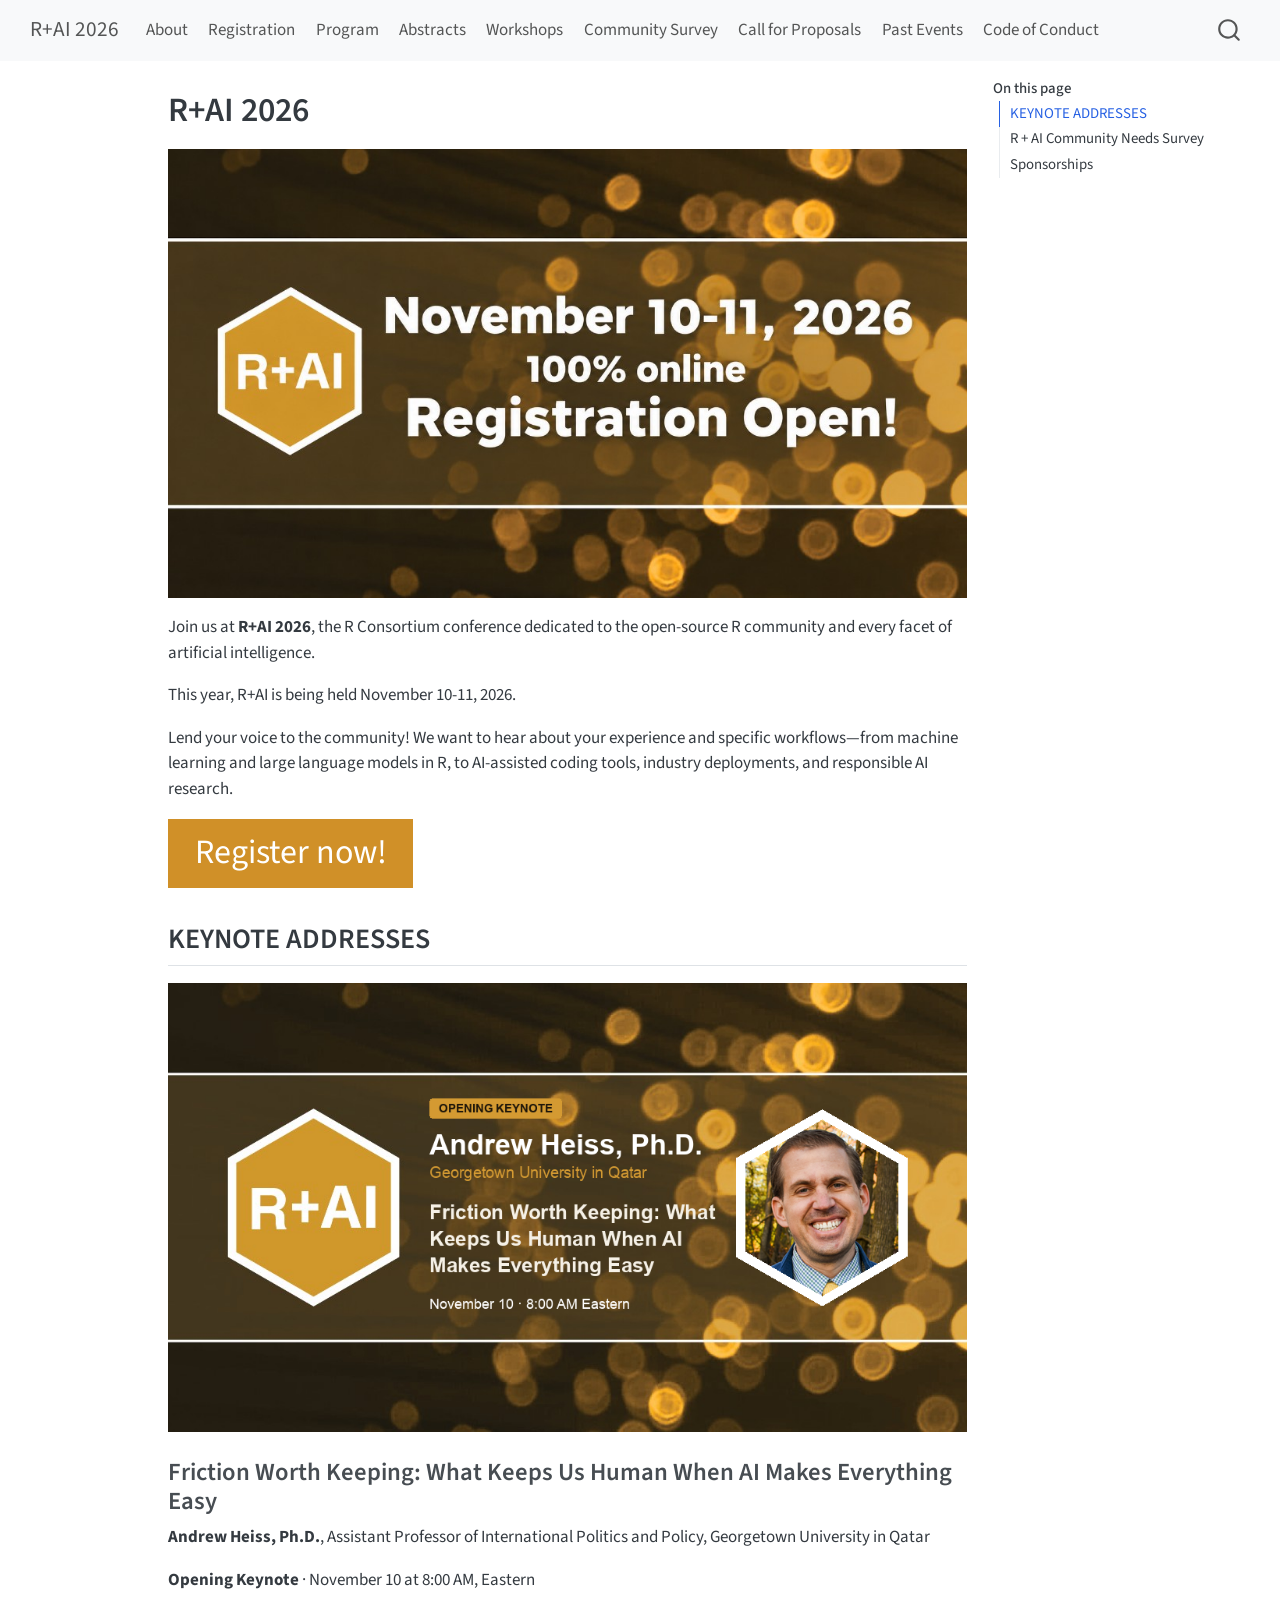
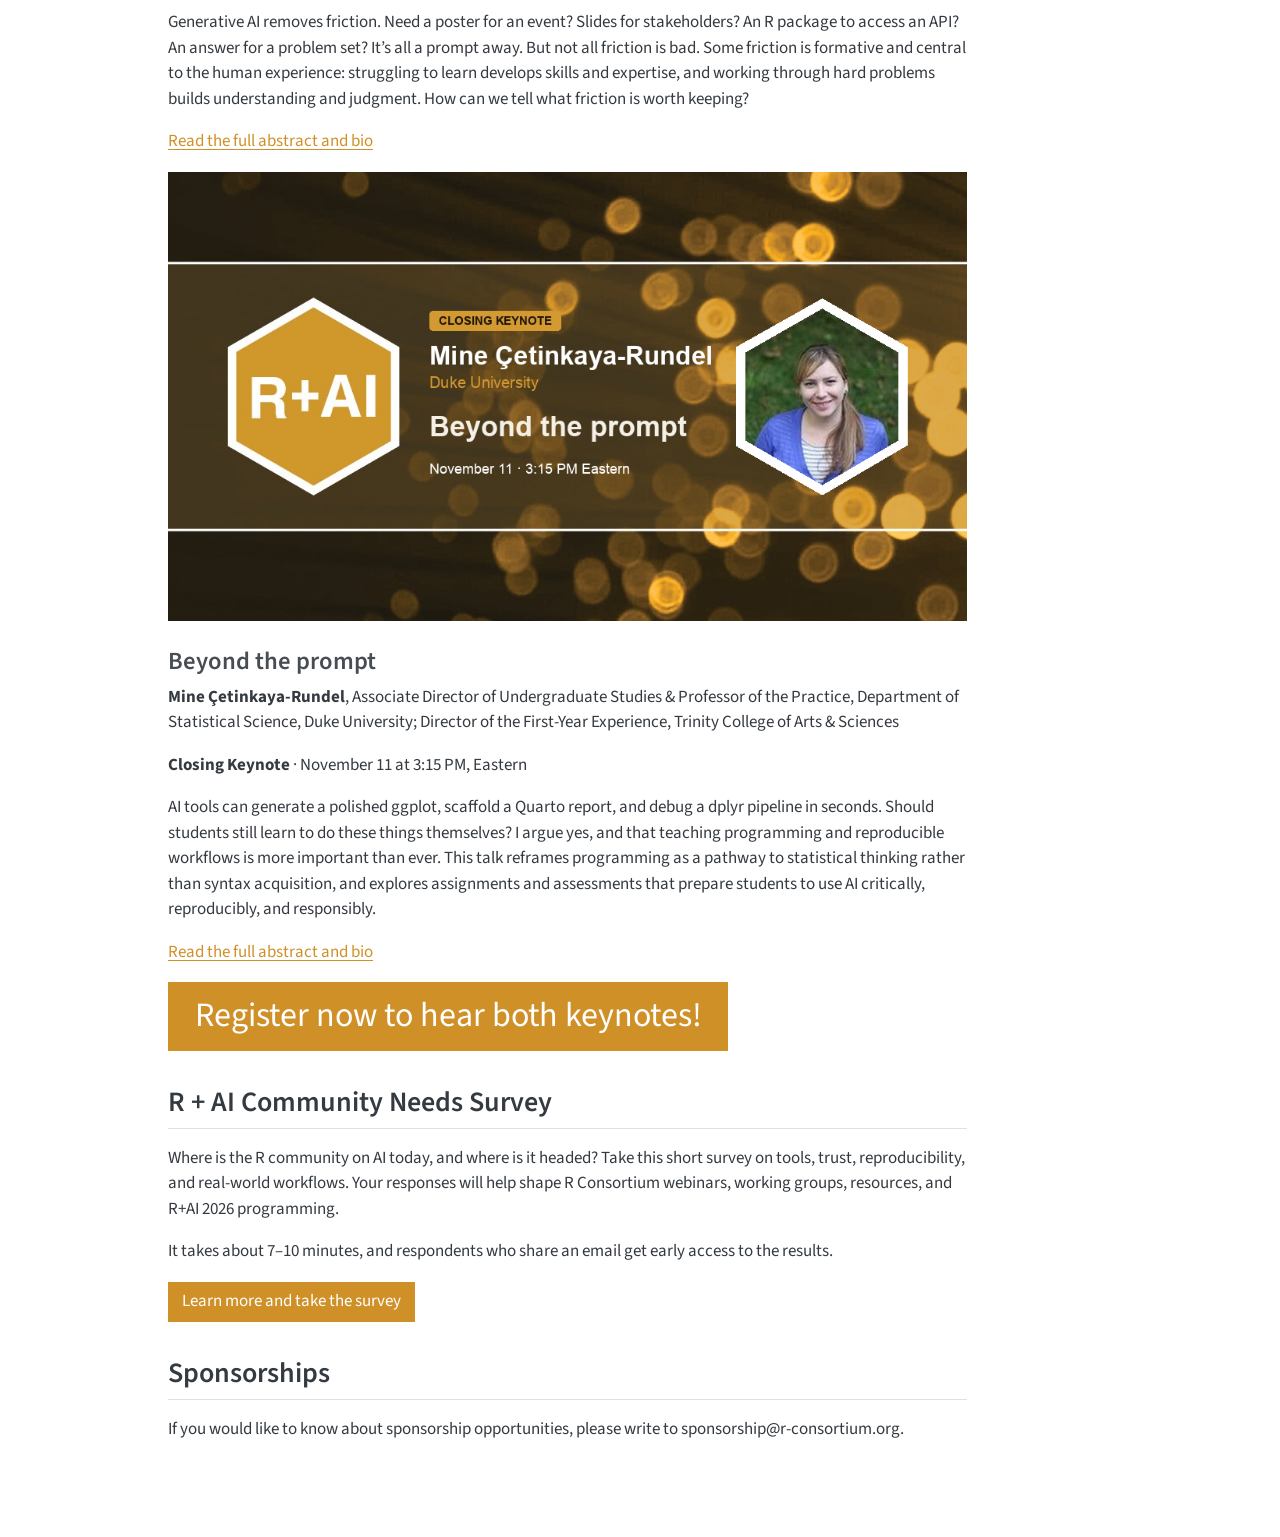
==== commit 01c6e78d: "deploy: 6c6a68917fd1098fc9285dbbb3e99a1eb123ed38" ====
--- a/index.html
+++ b/index.html
@@ -46,7 +46,7 @@
 <link href="site_libs/quarto-html/quarto-syntax-highlighting-bf27225e3a48a9273f3daa8f8e829971.css" rel="stylesheet" id="quarto-text-highlighting-styles">
 <script src="site_libs/bootstrap/bootstrap.min.js"></script>
 <link href="site_libs/bootstrap/bootstrap-icons.css" rel="stylesheet">
-<link href="site_libs/bootstrap/bootstrap-55617497126496852ff9f5a59253c640.min.css" rel="stylesheet" append-hash="true" id="quarto-bootstrap" data-mode="light">
+<link href="site_libs/bootstrap/bootstrap-166690b9c768161ed89deb9505a7d440.min.css" rel="stylesheet" append-hash="true" id="quarto-bootstrap" data-mode="light">
 <script id="quarto-search-options" type="application/json">{
   "location": "navbar",
   "copy-button": false,
@@ -167,8 +167,8 @@
   <ul>
   <li><a href="#keynote-addresses" id="toc-keynote-addresses" class="nav-link active" data-scroll-target="#keynote-addresses">KEYNOTE ADDRESSES</a>
   <ul class="collapse">
-  <li><a href="#andrew-heiss-ph.d.-assistant-professor-of-international-politics-and-policy-georgetown-university-in-qatar" id="toc-andrew-heiss-ph.d.-assistant-professor-of-international-politics-and-policy-georgetown-university-in-qatar" class="nav-link" data-scroll-target="#andrew-heiss-ph.d.-assistant-professor-of-international-politics-and-policy-georgetown-university-in-qatar">Andrew Heiss, Ph.D., Assistant Professor of International Politics and Policy, Georgetown University in Qatar</a></li>
-  <li><a href="#mine-çetinkaya-rundel-professor-of-the-practice-at-duke-university-developer-educator-at-posit-pbc" id="toc-mine-çetinkaya-rundel-professor-of-the-practice-at-duke-university-developer-educator-at-posit-pbc" class="nav-link" data-scroll-target="#mine-çetinkaya-rundel-professor-of-the-practice-at-duke-university-developer-educator-at-posit-pbc">Mine Çetinkaya-Rundel, Professor of the Practice at Duke University &amp; Developer Educator at Posit, PBC</a></li>
+  <li><a href="#friction-worth-keeping-what-keeps-us-human-when-ai-makes-everything-easy" id="toc-friction-worth-keeping-what-keeps-us-human-when-ai-makes-everything-easy" class="nav-link" data-scroll-target="#friction-worth-keeping-what-keeps-us-human-when-ai-makes-everything-easy">Friction Worth Keeping: What Keeps Us Human When AI Makes Everything Easy</a></li>
+  <li><a href="#beyond-the-prompt" id="toc-beyond-the-prompt" class="nav-link" data-scroll-target="#beyond-the-prompt">Beyond the prompt</a></li>
   </ul></li>
   <li><a href="#r-ai-community-needs-survey" id="toc-r-ai-community-needs-survey" class="nav-link" data-scroll-target="#r-ai-community-needs-survey">R + AI Community Needs Survey</a></li>
   <li><a href="#sponsorships" id="toc-sponsorships" class="nav-link" data-scroll-target="#sponsorships">Sponsorships</a></li>
@@ -204,31 +204,22 @@
 <p><a href="https://events.zoom.us/ev/AvKPIaFGx9jwfTQyiDQcLmRWjmoDg4b4O20UQLssgTvlWDoXuMh5~AvDbrQHgBmJBUNpTBSMDUTQVfVen6k7w_xlMXZremUKDubDA3Q9AQ7-FRQ" class="btn btn-rai-mustard btn-rai-lg" role="button">Register now!</a></p>
 <section id="keynote-addresses" class="level2">
 <h2 class="anchored" data-anchor-id="keynote-addresses">KEYNOTE ADDRESSES</h2>
-<section id="andrew-heiss-ph.d.-assistant-professor-of-international-politics-and-policy-georgetown-university-in-qatar" class="level3">
-<h3 class="anchored" data-anchor-id="andrew-heiss-ph.d.-assistant-professor-of-international-politics-and-policy-georgetown-university-in-qatar">Andrew Heiss, Ph.D., Assistant Professor of International Politics and Policy, Georgetown University in Qatar</h3>
-<section id="opening-keynote" class="level4">
-<h4 class="anchored" data-anchor-id="opening-keynote">Opening Keynote</h4>
-<p>Date &amp; Time: November 10 at 8:00 AM, Eastern</p>
-<p><img src="images/andrew-heiss.jpg" class="img-fluid" style="border-radius: 50%; width: 300px; height: 300px; object-fit: cover; object-position: center 15%;"></p>
+<p><a href="./Abstracts.html#andrew-heiss"><img src="images/speaker-cards/andrew-heiss-keynote.png" class="img-fluid" alt="R+AI 2026 Opening Keynote card: Andrew Heiss, Ph.D., Georgetown University in Qatar. Friction Worth Keeping: What Keeps Us Human When AI Makes Everything Easy. November 10, 8:00 AM Eastern."></a></p>
+<section id="friction-worth-keeping-what-keeps-us-human-when-ai-makes-everything-easy" class="level3">
+<h3 class="anchored" data-anchor-id="friction-worth-keeping-what-keeps-us-human-when-ai-makes-everything-easy">Friction Worth Keeping: What Keeps Us Human When AI Makes Everything Easy</h3>
+<p><strong>Andrew Heiss, Ph.D.</strong>, Assistant Professor of International Politics and Policy, Georgetown University in Qatar</p>
+<p><strong>Opening Keynote</strong> · November 10 at 8:00 AM, Eastern</p>
+<p>Generative AI removes friction. Need a poster for an event? Slides for stakeholders? An R package to access an API? An answer for a problem set? It’s all a prompt away. But not all friction is bad. Some friction is formative and central to the human experience: struggling to learn develops skills and expertise, and working through hard problems builds understanding and judgment. How can we tell what friction is worth keeping?</p>
+<p><a href="./Abstracts.html#andrew-heiss">Read the full abstract and bio</a></p>
+<p><a href="./Abstracts.html#mine-cetinkaya-rundel"><img src="images/speaker-cards/mine-cetinkaya-rundel-keynote.png" class="img-fluid" alt="R+AI 2026 Closing Keynote card: Mine Çetinkaya-Rundel, Duke University. Beyond the prompt. November 11, 3:15 PM Eastern."></a></p>
 </section>
-<section id="bio" class="level4">
-<h4 class="anchored" data-anchor-id="bio">Bio</h4>
-<p>Andrew Heiss’s research examines how international NGOs work in authoritarian countries. He received the 2016–2018 Emerging Scholar Dissertation Award from the International Society for Third Sector Research (ISTR). He also works in public administration and policy, nonprofit management, international relations, and comparative politics.</p>
-<p>He teaches quantitative research methods and data science, program evaluation and causal inference, data visualization, economics, and science communication. He is a certified RStudio instructor and a Posit Academy mentor.</p>
-</section>
-</section>
-<section id="mine-çetinkaya-rundel-professor-of-the-practice-at-duke-university-developer-educator-at-posit-pbc" class="level3">
-<h3 class="anchored" data-anchor-id="mine-çetinkaya-rundel-professor-of-the-practice-at-duke-university-developer-educator-at-posit-pbc">Mine Çetinkaya-Rundel, Professor of the Practice at Duke University &amp; Developer Educator at Posit, PBC</h3>
-<section id="closing-keynote" class="level4">
-<h4 class="anchored" data-anchor-id="closing-keynote">Closing Keynote</h4>
-<p>Date &amp; Time: November 11 at 3:15 PM, Eastern</p>
-<p><img src="images/mine-cetinkaya-rundel.jpg" class="img-fluid" style="border-radius: 50%; width: 300px; height: 300px; object-fit: cover;"></p>
-</section>
-<section id="bio-1" class="level4">
-<h4 class="anchored" data-anchor-id="bio-1">Bio</h4>
-<p>Mine Çetinkaya-Rundel is Professor of the Practice of Statistical Science and the Director of Undergraduate Studies in the Department of Statistical Science, as well as an affiliated faculty member in the Computational Media, Arts, and Cultures program at Duke University. Her work is dedicated to advancing innovation in statistics and data science pedagogy, focusing particularly on computing, reproducible research, student-centered learning, and open-source education. She emphasizes integrating computation into the undergraduate statistics curriculum, employing reproducible research methodologies, and analyzing real and complex datasets.</p>
-<p><a href="https://www.linkedin.com/in/minec/">LinkedIn</a> · <a href="https://fosstodon.org/@minecr">Mastodon</a> · <a href="https://bsky.app/profile/minecr.bsky.social">Bluesky</a></p>
-</section>
+<section id="beyond-the-prompt" class="level3">
+<h3 class="anchored" data-anchor-id="beyond-the-prompt">Beyond the prompt</h3>
+<p><strong>Mine Çetinkaya-Rundel</strong>, Associate Director of Undergraduate Studies &amp; Professor of the Practice, Department of Statistical Science, Duke University; Director of the First-Year Experience, Trinity College of Arts &amp; Sciences</p>
+<p><strong>Closing Keynote</strong> · November 11 at 3:15 PM, Eastern</p>
+<p>AI tools can generate a polished ggplot, scaffold a Quarto report, and debug a dplyr pipeline in seconds. Should students still learn to do these things themselves? I argue yes, and that teaching programming and reproducible workflows is more important than ever. This talk reframes programming as a pathway to statistical thinking rather than syntax acquisition, and explores assignments and assessments that prepare students to use AI critically, reproducibly, and responsibly.</p>
+<p><a href="./Abstracts.html#mine-cetinkaya-rundel">Read the full abstract and bio</a></p>
+<p><a href="https://events.zoom.us/ev/AvKPIaFGx9jwfTQyiDQcLmRWjmoDg4b4O20UQLssgTvlWDoXuMh5~AvDbrQHgBmJBUNpTBSMDUTQVfVen6k7w_xlMXZremUKDubDA3Q9AQ7-FRQ" class="btn btn-rai-mustard btn-rai-lg" role="button">Register now to hear both keynotes!</a></p>
 </section>
 </section>
 <section id="r-ai-community-needs-survey" class="level2">
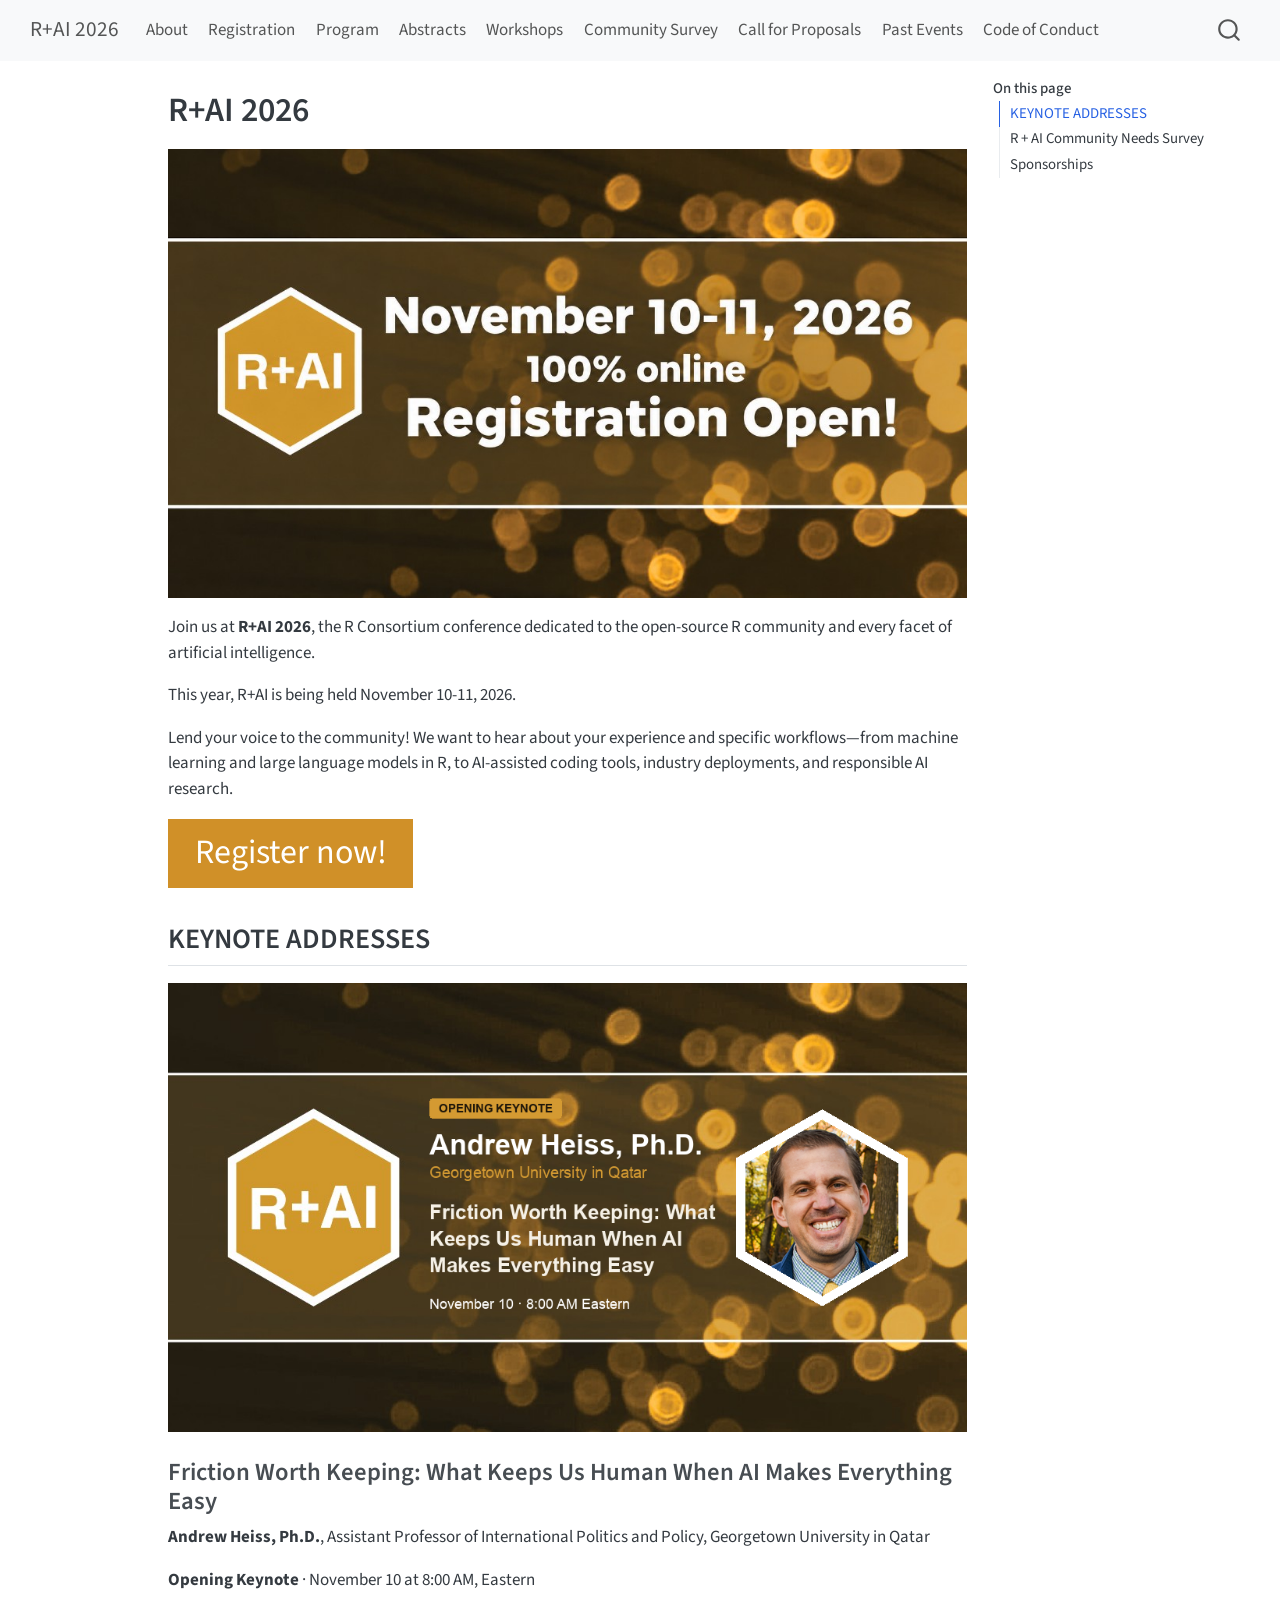
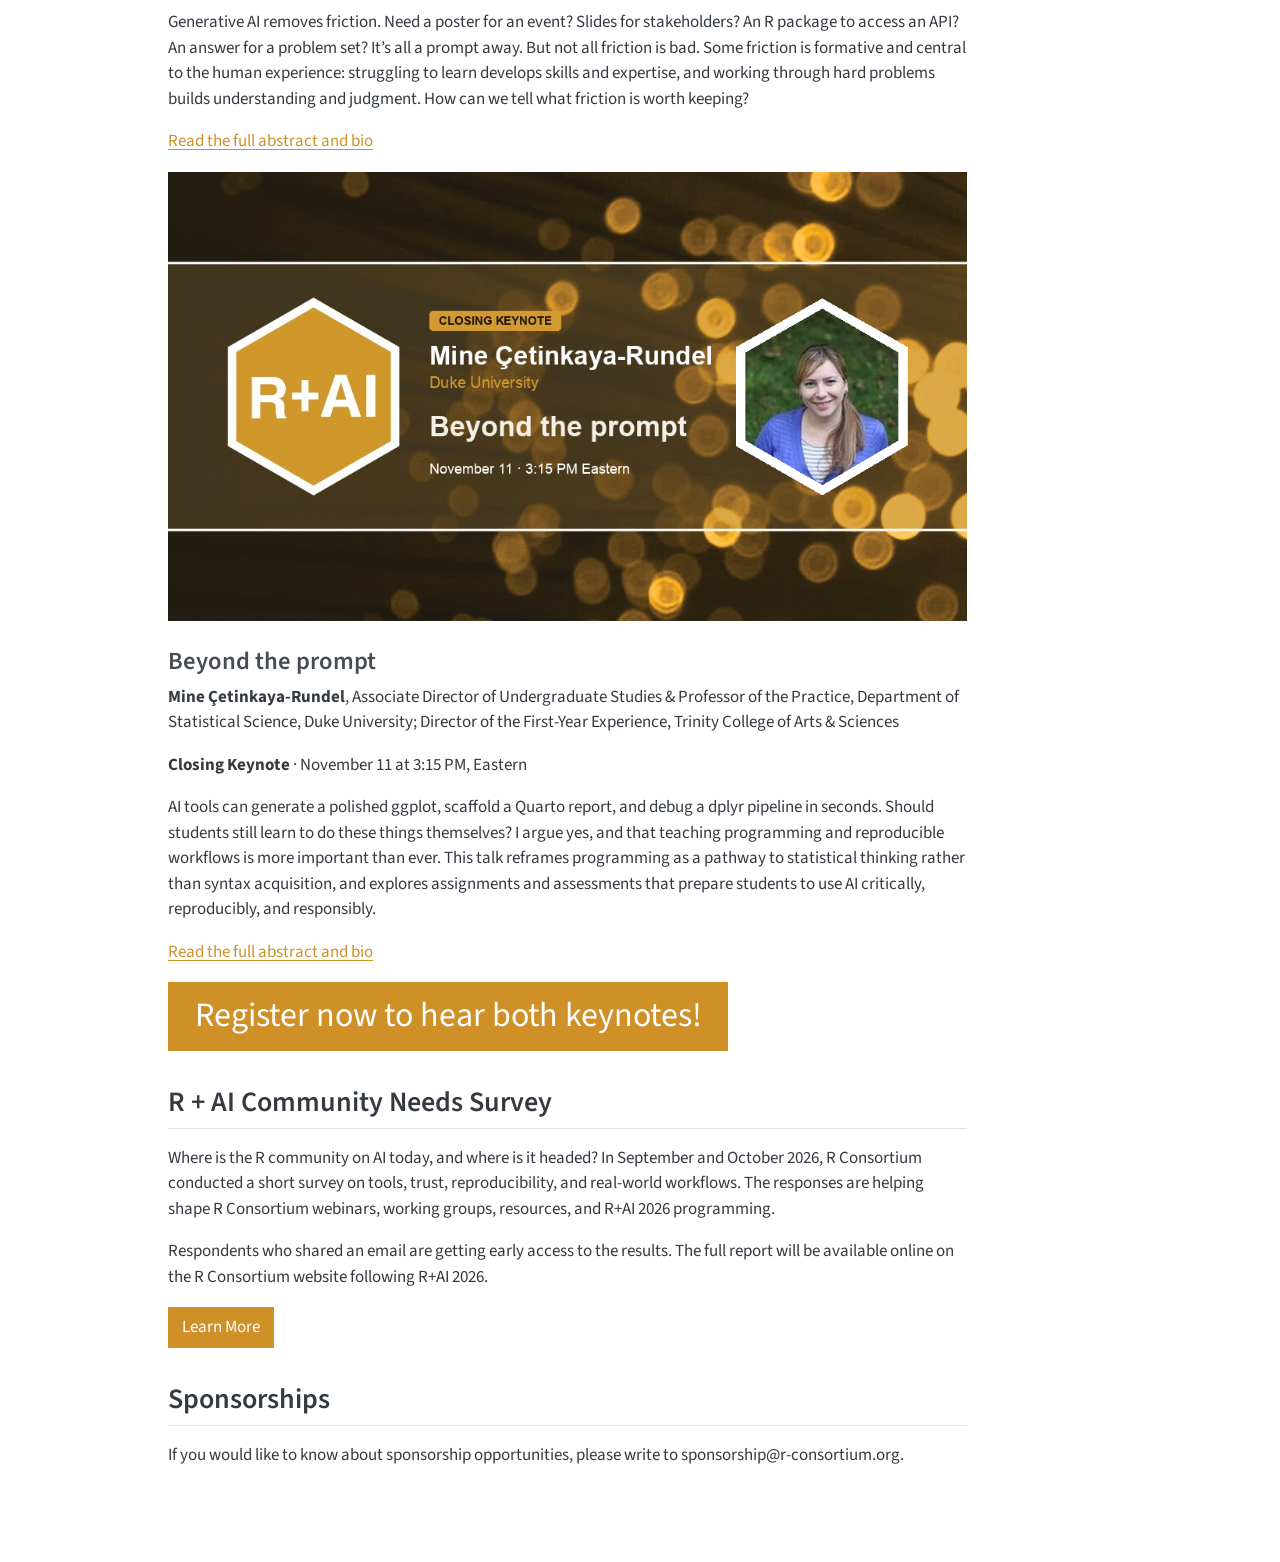
==== commit f4cfdaba: "deploy: d12e4025737b99231b44558dfd7091c3ac134c58" ====
--- a/index.html
+++ b/index.html
@@ -224,9 +224,9 @@
 </section>
 <section id="r-ai-community-needs-survey" class="level2">
 <h2 class="anchored" data-anchor-id="r-ai-community-needs-survey">R + AI Community Needs Survey</h2>
-<p>Where is the R community on AI today, and where is it headed? Take this short survey on tools, trust, reproducibility, and real-world workflows. Your responses will help shape R Consortium webinars, working groups, resources, and R+AI 2026 programming.</p>
-<p>It takes about 7–10 minutes, and respondents who share an email get early access to the results.</p>
-<p><a href="./survey.html" class="btn btn-rai-mustard" role="button">Learn more and take the survey</a></p>
+<p>Where is the R community on AI today, and where is it headed? In September and October 2026, R Consortium conducted a short survey on tools, trust, reproducibility, and real-world workflows. The responses are helping shape R Consortium webinars, working groups, resources, and R+AI 2026 programming.</p>
+<p>Respondents who shared an email are getting early access to the results. The full report will be available online on the R Consortium website following R+AI 2026.</p>
+<p><a href="./survey.html" class="btn btn-rai-mustard" role="button">Learn More</a></p>
 </section>
 <section id="sponsorships" class="level2">
 <h2 class="anchored" data-anchor-id="sponsorships">Sponsorships</h2>
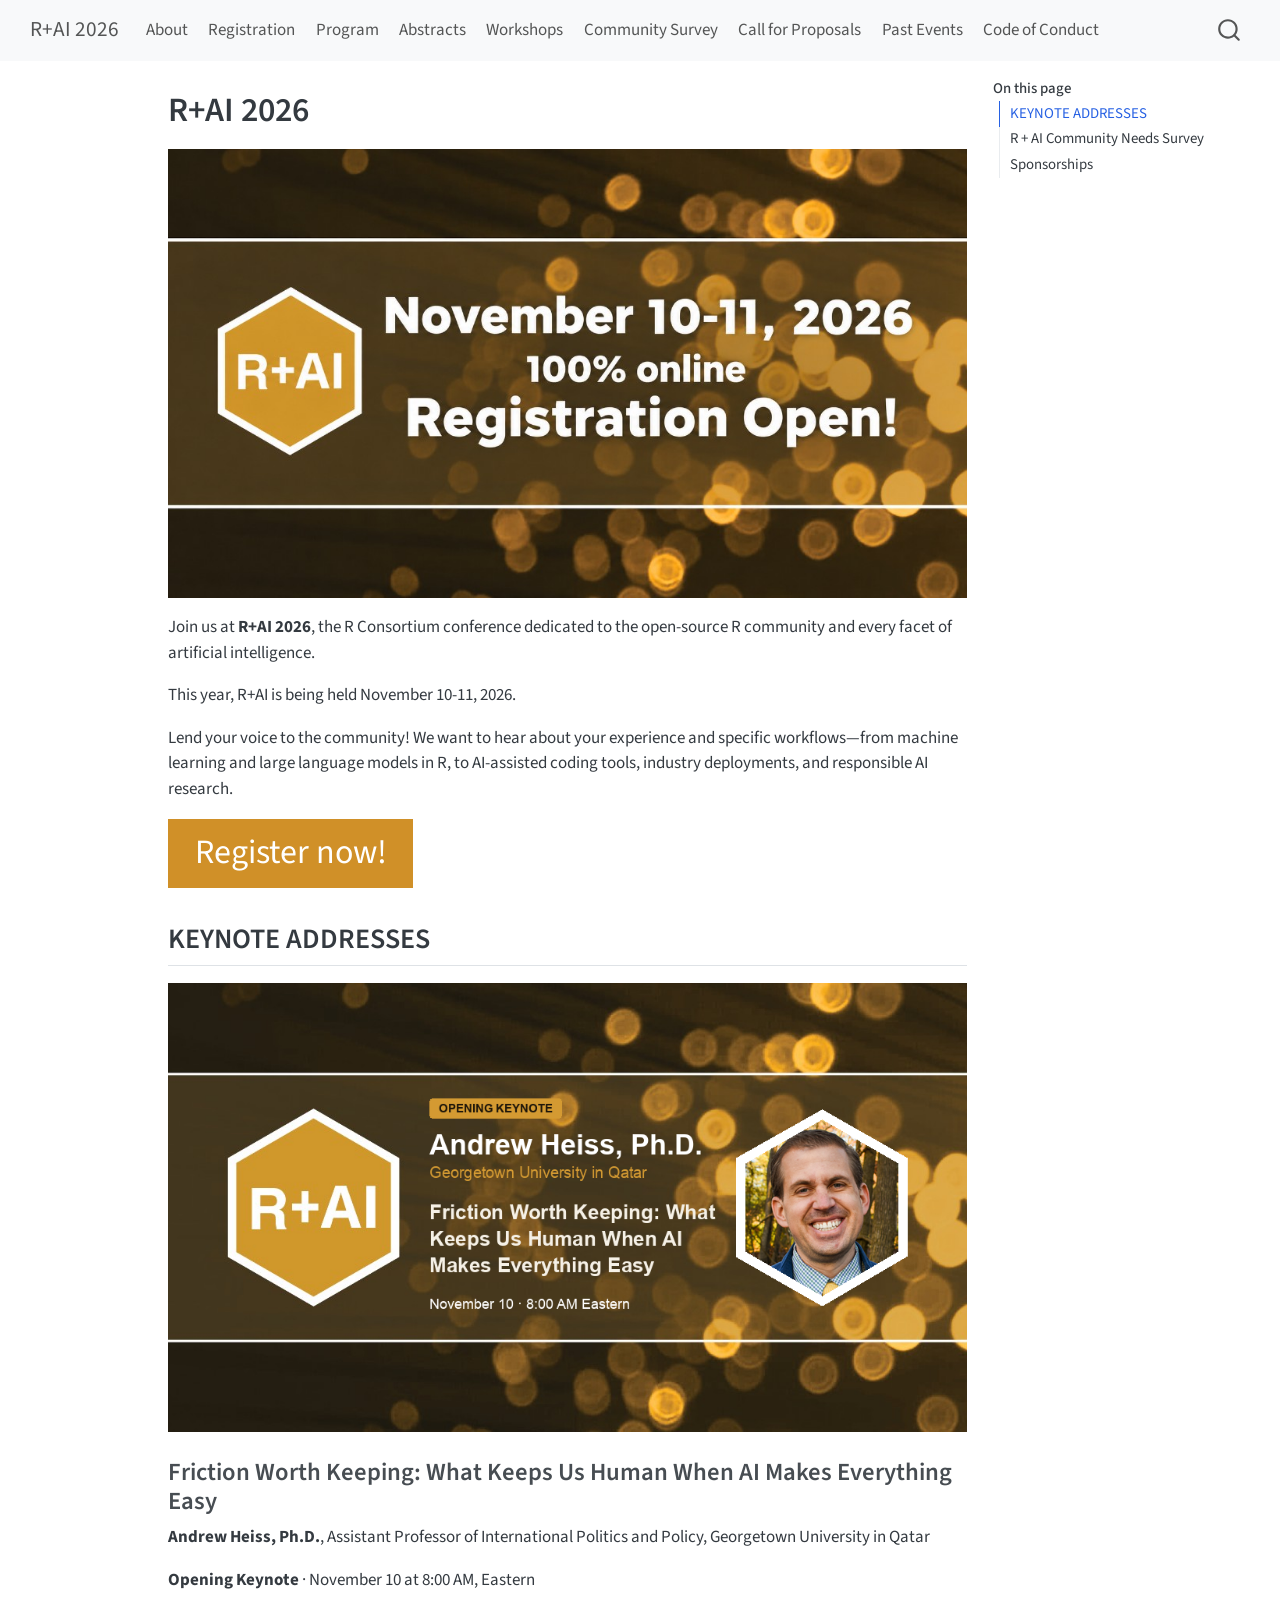
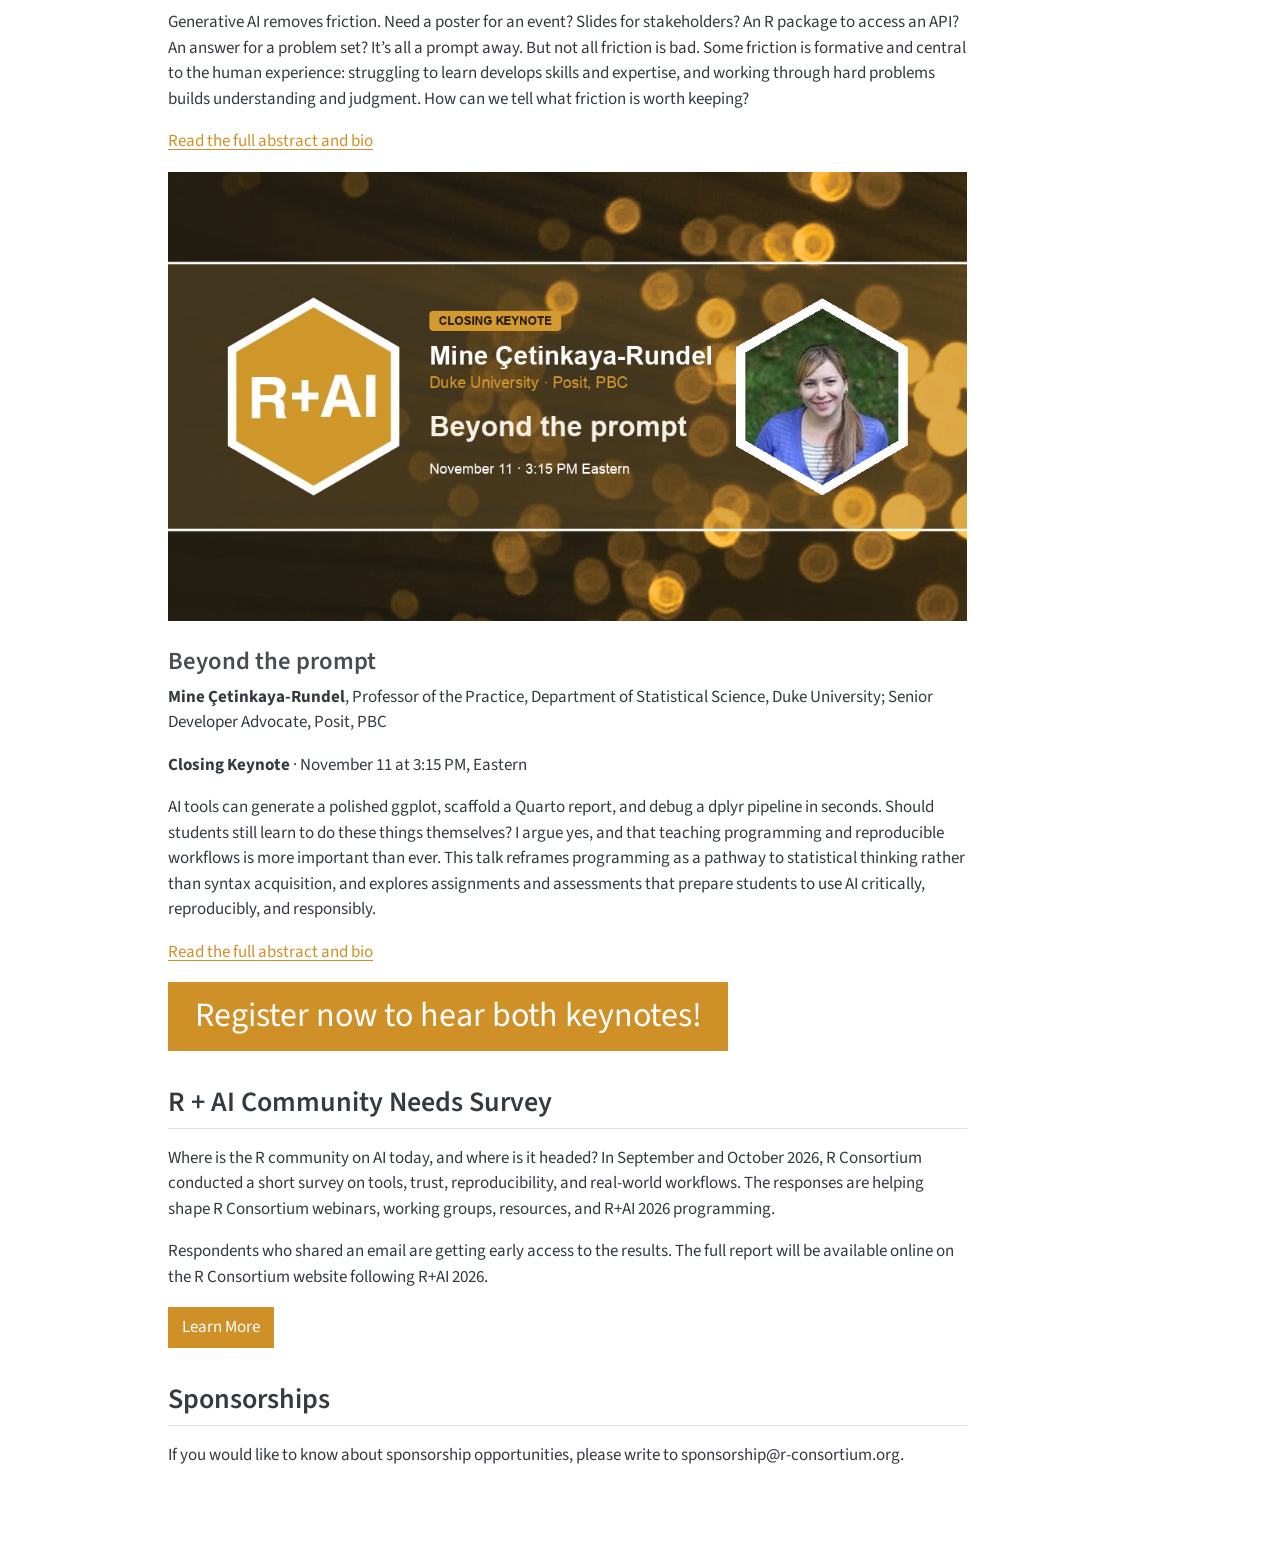
==== commit a25203ff: "deploy: 926bc60cb1b248800a7c17486b11590bc4965409" ====
--- a/index.html
+++ b/index.html
@@ -215,7 +215,7 @@
 </section>
 <section id="beyond-the-prompt" class="level3">
 <h3 class="anchored" data-anchor-id="beyond-the-prompt">Beyond the prompt</h3>
-<p><strong>Mine Çetinkaya-Rundel</strong>, Associate Director of Undergraduate Studies &amp; Professor of the Practice, Department of Statistical Science, Duke University; Director of the First-Year Experience, Trinity College of Arts &amp; Sciences</p>
+<p><strong>Mine Çetinkaya-Rundel</strong>, Professor of the Practice, Department of Statistical Science, Duke University; Senior Developer Advocate, Posit, PBC</p>
 <p><strong>Closing Keynote</strong> · November 11 at 3:15 PM, Eastern</p>
 <p>AI tools can generate a polished ggplot, scaffold a Quarto report, and debug a dplyr pipeline in seconds. Should students still learn to do these things themselves? I argue yes, and that teaching programming and reproducible workflows is more important than ever. This talk reframes programming as a pathway to statistical thinking rather than syntax acquisition, and explores assignments and assessments that prepare students to use AI critically, reproducibly, and responsibly.</p>
 <p><a href="./Abstracts.html#mine-cetinkaya-rundel">Read the full abstract and bio</a></p>
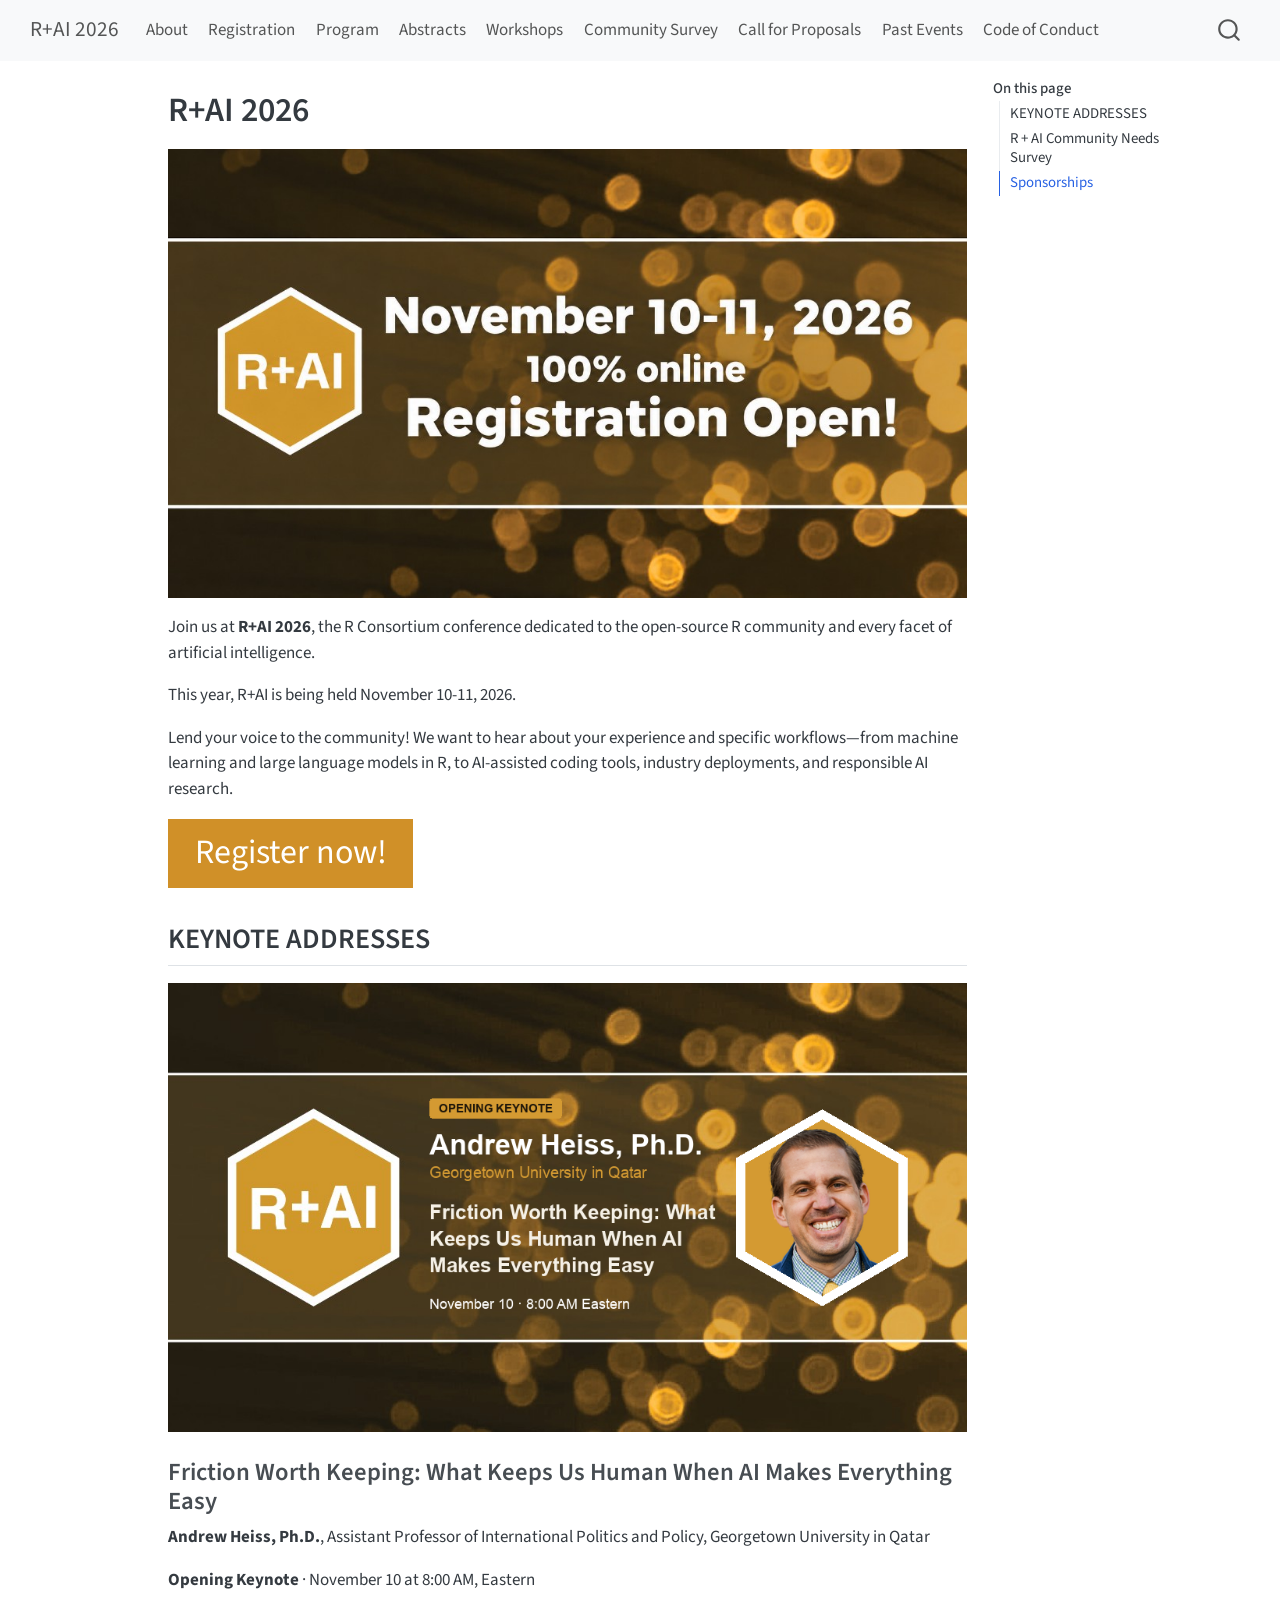
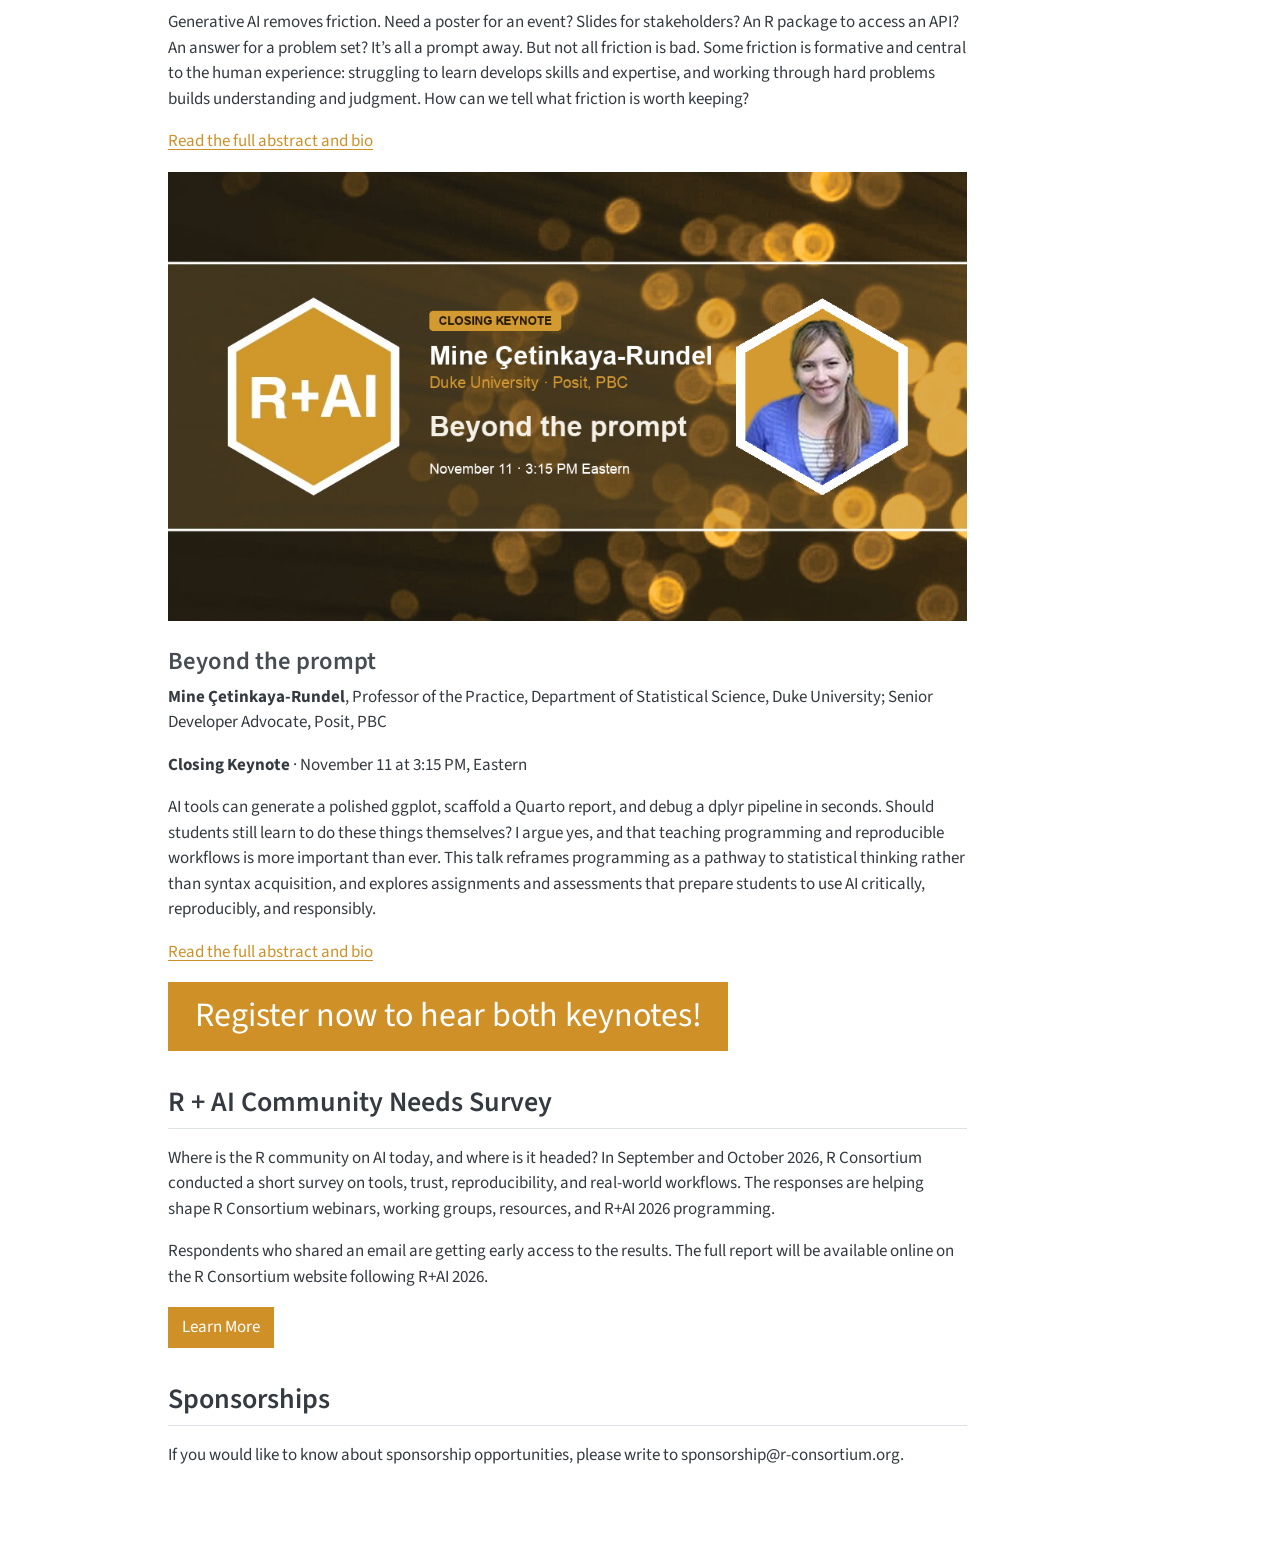
==== commit 13dd339b: "deploy: e1ac0b03cbf4c5963441dde969c64d52b1184c84" ====
--- a/index.html
+++ b/index.html
@@ -2,7 +2,7 @@
 <html xmlns="http://www.w3.org/1999/xhtml" lang="en" xml:lang="en"><head>
 
 <meta charset="utf-8">
-<meta name="generator" content="quarto-1.10.19">
+<meta name="generator" content="quarto-1.11.9">
 
 <meta name="viewport" content="width=device-width, initial-scale=1.0, user-scalable=yes">
 
@@ -39,14 +39,15 @@
 <link href="./images/favicon.ico" rel="icon">
 <script src="site_libs/quarto-html/quarto.js" type="module"></script>
 <script src="site_libs/quarto-html/tabsets/tabsets.js" type="module"></script>
+<script src="site_libs/quarto-html/scrollable-regions/scrollable-regions.js" type="module"></script>
 <script src="site_libs/quarto-html/popper.min.js"></script>
 <script src="site_libs/quarto-html/tippy.umd.min.js"></script>
 <script src="site_libs/quarto-html/anchor.min.js"></script>
 <link href="site_libs/quarto-html/tippy.css" rel="stylesheet">
-<link href="site_libs/quarto-html/quarto-syntax-highlighting-bf27225e3a48a9273f3daa8f8e829971.css" rel="stylesheet" id="quarto-text-highlighting-styles">
+<link href="site_libs/quarto-html/quarto-syntax-highlighting-63b5708e65d6cd79cd7618c58d0c21e7.css" rel="stylesheet" id="quarto-text-highlighting-styles">
 <script src="site_libs/bootstrap/bootstrap.min.js"></script>
 <link href="site_libs/bootstrap/bootstrap-icons.css" rel="stylesheet">
-<link href="site_libs/bootstrap/bootstrap-166690b9c768161ed89deb9505a7d440.min.css" rel="stylesheet" append-hash="true" id="quarto-bootstrap" data-mode="light">
+<link href="site_libs/bootstrap/bootstrap-11dfed304549e7d9db55013033367f26.min.css" rel="stylesheet" append-hash="true" id="quarto-bootstrap" data-mode="light">
 <script id="quarto-search-options" type="application/json">{
   "location": "navbar",
   "copy-button": false,
@@ -90,25 +91,26 @@
 <meta property="og:description" content="">
 <meta property="og:image" content="https://rconsortium.github.io/RplusAI_website/images/rplusai-registration-open.jpg">
 <meta property="og:site_name" content="R+AI 2026">
+<meta property="og:image:height" content="576">
+<meta property="og:image:width" content="1024">
 <meta name="twitter:title" content="R+AI 2026">
 <meta name="twitter:description" content="">
 <meta name="twitter:image" content="https://rconsortium.github.io/RplusAI_website/images/rplusai-registration-open.jpg">
 <meta name="twitter:card" content="summary_large_image">
 </head>
 
-<body class="nav-fixed quarto-light">
+<body class="nav-fixed quarto-light"><a id="quarto-skip-link" class="visually-hidden-focusable" href="#quarto-document-content">Skip to main content</a>
 
 <div id="quarto-search-results"></div>
   <header id="quarto-header" class="headroom fixed-top">
-    <nav class="navbar navbar-expand-lg " data-bs-theme="dark">
+    <nav class="navbar navbar-expand-lg " data-bs-theme="dark" aria-label="Site">
       <div class="navbar-container container-fluid">
       <div class="navbar-brand-container mx-auto">
     <a class="navbar-brand" href="./index.html">
     <span class="navbar-title">R+AI 2026</span>
     </a>
   </div>
-            <div id="quarto-search" class="" title="Search"></div>
-          <button class="navbar-toggler" type="button" data-bs-toggle="collapse" data-bs-target="#navbarCollapse" aria-controls="navbarCollapse" role="menu" aria-expanded="false" aria-label="Toggle navigation" onclick="if (window.quartoToggleHeadroom) { window.quartoToggleHeadroom(); }">
+          <button class="navbar-toggler" type="button" data-bs-toggle="collapse" data-bs-target="#navbarCollapse" aria-controls="navbarCollapse" aria-expanded="false" aria-label="Toggle navigation" onclick="if (window.quartoToggleHeadroom) { window.quartoToggleHeadroom(); }">
   <span class="navbar-toggler-icon"></span>
 </button>
           <div class="collapse navbar-collapse" id="navbarCollapse">
@@ -153,6 +155,7 @@
           </div> <!-- /navcollapse -->
             <div class="quarto-navbar-tools">
 </div>
+            <div id="quarto-search" class="" title="Search"></div>
       </div> <!-- /container-fluid -->
     </nav>
 </header>
@@ -161,7 +164,7 @@
 <!-- sidebar -->
 <!-- margin-sidebar -->
     <div id="quarto-margin-sidebar" class="sidebar margin-sidebar">
-        <nav id="TOC" role="doc-toc" class="toc-active">
+        <nav id="TOC" role="doc-toc" aria-labelledby="toc-title" class="toc-active">
     <h2 id="toc-title">On this page</h2>
    
   <ul>
@@ -176,7 +179,7 @@
 </nav>
     </div>
 <!-- main -->
-<main class="content" id="quarto-document-content">
+<main class="content" id="quarto-document-content" tabindex="-1">
 
 <header id="title-block-header" class="quarto-title-block default">
 <div class="quarto-title">
@@ -314,7 +317,8 @@
           return filterRegex.test(href) || localhostRegex.test(href) || mailtoRegex.test(href);
       }
       // Inspect non-navigation links and adorn them if external
-     var links = window.document.querySelectorAll('a[href]:not(.nav-link):not(.navbar-brand):not(.toc-action):not(.sidebar-link):not(.sidebar-item-toggle):not(.pagination-link):not(.no-external):not([aria-hidden]):not(.dropdown-item):not(.quarto-navigation-tool):not(.about-link)');
+      window.quartoDecorateExternalLinks = function (root) {
+     var links = (root || window.document).querySelectorAll('a[href]:not(.nav-link):not(.navbar-brand):not(.toc-action):not(.sidebar-link):not(.sidebar-item-toggle):not(.pagination-link):not(.no-external):not([aria-hidden]):not(.dropdown-item):not(.quarto-navigation-tool):not(.about-link)');
       for (var i=0; i<links.length; i++) {
         const link = links[i];
         if (!isInternal(link.href)) {
@@ -323,8 +327,69 @@
           if (link.dataset.originalHref !== undefined) {
             link.href = link.dataset.originalHref;
           }
-        }
-      }
+          if (!link.classList.contains('no-external-icon')) {
+          }
+        }
+      }
+      };
+      window.quartoDecorateExternalLinks(window.document);
+    // Esc closes the popup (WCAG 1.4.13) and focus leaving both trigger and
+    // popup closes it (WCAG 2.4.11); tippy handles neither for interactive popups.
+    const hideOnEscAndFocusOut = {
+      name: 'hideOnEscAndFocusOut',
+      defaultValue: true,
+      fn(instance) {
+        const dismiss = () => {
+          // A show scheduled by the trigger delay would otherwise reopen it
+          instance.clearDelayTimeouts();
+          instance.hide();
+        };
+        const onKeyDown = (event) => {
+          if (event.key !== 'Escape') {
+            return;
+          }
+          // Keep Esc from also reaching page handlers (e.g. reveal.js overview),
+          // except an open reveal.js slide menu, which Esc should close too.
+          // The menu handles keys only when its keyboard option is on.
+          const menuHandlesEsc = window.Reveal?.getPlugin?.('menu')?.isOpen() &&
+            window.Reveal.getConfig().menu?.keyboard !== false;
+          if (!menuHandlesEsc) {
+            event.stopPropagation();
+          }
+          if (instance.popper.contains(window.document.activeElement)) {
+            // Disabled while refocusing so the focus trigger does not reopen it
+            instance.disable();
+            instance.reference.focus();
+            instance.enable();
+          }
+          dismiss();
+        };
+        const onFocusOut = (event) => {
+          const target = event.relatedTarget;
+          if (target && !instance.reference.contains(target) &&
+              !instance.popper.contains(target)) {
+            dismiss();
+          }
+        };
+        // On the trigger too: a click trigger (code-annotations: select) has no
+        // blur handling. Attached for the instance's lifetime so leaving the
+        // trigger also cancels a show still pending on the trigger delay.
+        instance.reference.addEventListener('focusout', onFocusOut);
+        return {
+          onShow() {
+            window.document.addEventListener('keydown', onKeyDown, true);
+            instance.popper.addEventListener('focusout', onFocusOut);
+          },
+          onHide() {
+            window.document.removeEventListener('keydown', onKeyDown, true);
+            instance.popper.removeEventListener('focusout', onFocusOut);
+          },
+          onDestroy() {
+            instance.reference.removeEventListener('focusout', onFocusOut);
+          },
+        };
+      },
+    };
     function tippyHover(el, contentFn, onTriggerFn, onUntriggerFn) {
       const config = {
         allowHTML: true,
@@ -338,6 +403,7 @@
         interactiveBorder: 10,
         theme: 'quarto',
         placement: 'bottom-start',
+        plugins: [hideOnEscAndFocusOut],
       };
       if (contentFn) {
         config.content = contentFn;
@@ -500,44 +566,54 @@
           const lineIds = lines.map((line) => {
             return targetCell + "-" + line;
           })
-          let top = null;
-          let height = null;
-          let parent = null;
+          // Each band is positioned against its own containing block, which is
+          // not the offsetParent of the lines, so place it from client rects.
+          const placeBand = (band, firstEl, lastEl, codeBlock) => {
+            const container = band.offsetParent;
+            if (container === null) {
+              return;
+            }
+            const containerRect = container.getBoundingClientRect();
+            // Reveal.js scales slides with a transform, so convert client
+            // pixels back to the CSS pixels of the container.
+            const scale = containerRect.height / container.offsetHeight || 1;
+            const firstRect = firstEl.getBoundingClientRect();
+            const lastRect = lastEl.getBoundingClientRect();
+            const top = (firstRect.top - containerRect.top) / scale - container.clientTop + container.scrollTop;
+            const height = (lastRect.bottom - firstRect.top) / scale;
+            band.style.top = top - 2 + "px";
+            band.style.height = height + 4 + "px";
+            if (codeBlock) {
+              // Without the copy button wrapper, the containing block is wider
+              // than the code block, so span the code block explicitly.
+              const blockRect = codeBlock.getBoundingClientRect();
+              band.style.left = (blockRect.left - containerRect.left) / scale - container.clientLeft + container.scrollLeft + "px";
+              band.style.width = blockRect.width / scale + "px";
+            }
+          };
           if (lineIds.length > 0) {
-              //compute the position of the single el (top and bottom and make a div)
-              const el = window.document.getElementById(lineIds[0]);
-              top = el.offsetTop;
-              height = el.offsetHeight;
-              parent = el.parentElement.parentElement;
-            if (lineIds.length > 1) {
-              const lastEl = window.document.getElementById(lineIds[lineIds.length - 1]);
-              const bottom = lastEl.offsetTop + lastEl.offsetHeight;
-              height = bottom - top;
-            }
-            if (top !== null && height !== null && parent !== null) {
-              // cook up a div (if necessary) and position it 
-              let div = window.document.getElementById("code-annotation-line-highlight");
-              if (div === null) {
-                div = window.document.createElement("div");
-                div.setAttribute("id", "code-annotation-line-highlight");
-                div.style.position = 'absolute';
-                parent.appendChild(div);
-              }
-              div.style.top = top - 2 + "px";
-              div.style.height = height + 4 + "px";
-              div.style.left = 0;
-              let gutterDiv = window.document.getElementById("code-annotation-line-highlight-gutter");
-              if (gutterDiv === null) {
-                gutterDiv = window.document.createElement("div");
-                gutterDiv.setAttribute("id", "code-annotation-line-highlight-gutter");
-                gutterDiv.style.position = 'absolute';
-                const codeCell = window.document.getElementById(targetCell);
-                const gutter = codeCell.querySelector('.code-annotation-gutter');
-                gutter.appendChild(gutterDiv);
-              }
-              gutterDiv.style.top = top - 2 + "px";
-              gutterDiv.style.height = height + 4 + "px";
-            }
+            const el = window.document.getElementById(lineIds[0]);
+            const lastEl = window.document.getElementById(lineIds[lineIds.length - 1]);
+            const parent = el.parentElement.parentElement;
+            // cook up a div (if necessary) and position it
+            let div = window.document.getElementById("code-annotation-line-highlight");
+            if (div === null) {
+              div = window.document.createElement("div");
+              div.setAttribute("id", "code-annotation-line-highlight");
+              div.style.position = 'absolute';
+              parent.appendChild(div);
+            }
+            placeBand(div, el, lastEl, parent.closest("div.sourceCode") || parent);
+            let gutterDiv = window.document.getElementById("code-annotation-line-highlight-gutter");
+            if (gutterDiv === null) {
+              gutterDiv = window.document.createElement("div");
+              gutterDiv.setAttribute("id", "code-annotation-line-highlight-gutter");
+              gutterDiv.style.position = 'absolute';
+              const codeCell = window.document.getElementById(targetCell);
+              const gutter = codeCell.querySelector('.code-annotation-gutter');
+              gutter.appendChild(gutterDiv);
+            }
+            placeBand(gutterDiv, el, lastEl);
             selectedAnnoteEl = annoteEl;
           }
         };
@@ -636,6 +712,9 @@
     }
   });
   </script>
+  <script type="application/javascript">
+  window.quartoScrollableRegionsLabels = {"code":"Scrollable code","output":"Scrollable output"};
+  </script>
 </div> <!-- /content -->
 
 
--- a/site_libs/quarto-html/quarto-syntax-highlighting-63b5708e65d6cd79cd7618c58d0c21e7.css
+++ b/site_libs/quarto-html/quarto-syntax-highlighting-63b5708e65d6cd79cd7618c58d0c21e7.css
@@ -0,0 +1,236 @@
+/* quarto syntax highlight colors */
+:root {
+  --quarto-hl-ot-color: #003B4F;
+  --quarto-hl-at-color: #657422;
+  --quarto-hl-ss-color: #20794D;
+  --quarto-hl-an-color: #5E5E5E;
+  --quarto-hl-fu-color: #4758AB;
+  --quarto-hl-st-color: #20794D;
+  --quarto-hl-cf-color: #003B4F;
+  --quarto-hl-op-color: #5E5E5E;
+  --quarto-hl-er-color: #AD0000;
+  --quarto-hl-bn-color: #AD0000;
+  --quarto-hl-al-color: #AD0000;
+  --quarto-hl-va-color: #111111;
+  --quarto-hl-bu-color: inherit;
+  --quarto-hl-ex-color: inherit;
+  --quarto-hl-pp-color: #AD0000;
+  --quarto-hl-in-color: #5E5E5E;
+  --quarto-hl-vs-color: #20794D;
+  --quarto-hl-wa-color: #5E5E5E;
+  --quarto-hl-do-color: #5E5E5E;
+  --quarto-hl-im-color: #00769E;
+  --quarto-hl-ch-color: #20794D;
+  --quarto-hl-dt-color: #AD0000;
+  --quarto-hl-fl-color: #AD0000;
+  --quarto-hl-co-color: #5E5E5E;
+  --quarto-hl-cv-color: #5E5E5E;
+  --quarto-hl-cn-color: #8f5902;
+  --quarto-hl-sc-color: #5E5E5E;
+  --quarto-hl-dv-color: #AD0000;
+  --quarto-hl-kw-color: #003B4F;
+}
+
+/* other quarto variables */
+:root {
+  --quarto-font-monospace: SFMono-Regular, Menlo, Monaco, Consolas, "Liberation Mono", "Courier New", monospace;
+}
+
+/* syntax highlight based on Pandoc's rules */
+pre > code.sourceCode > span {
+  color: #003B4F;
+}
+
+code.sourceCode > span {
+  color: #003B4F;
+}
+
+div.sourceCode,
+div.sourceCode pre.sourceCode {
+  color: #003B4F;
+}
+
+/* Normal */
+code span {
+  color: #003B4F;
+}
+
+/* Alert */
+code span.al {
+  color: #AD0000;
+  font-style: inherit;
+}
+
+/* Annotation */
+code span.an {
+  color: #5E5E5E;
+  font-style: inherit;
+}
+
+/* Attribute */
+code span.at {
+  color: #657422;
+  font-style: inherit;
+}
+
+/* BaseN */
+code span.bn {
+  color: #AD0000;
+  font-style: inherit;
+}
+
+/* BuiltIn */
+code span.bu {
+  font-style: inherit;
+}
+
+/* ControlFlow */
+code span.cf {
+  color: #003B4F;
+  font-weight: bold;
+  font-style: inherit;
+}
+
+/* Char */
+code span.ch {
+  color: #20794D;
+  font-style: inherit;
+}
+
+/* Constant */
+code span.cn {
+  color: #8f5902;
+  font-style: inherit;
+}
+
+/* Comment */
+code span.co {
+  color: #5E5E5E;
+  font-style: inherit;
+}
+
+/* CommentVar */
+code span.cv {
+  color: #5E5E5E;
+  font-style: italic;
+}
+
+/* Documentation */
+code span.do {
+  color: #5E5E5E;
+  font-style: italic;
+}
+
+/* DataType */
+code span.dt {
+  color: #AD0000;
+  font-style: inherit;
+}
+
+/* DecVal */
+code span.dv {
+  color: #AD0000;
+  font-style: inherit;
+}
+
+/* Error */
+code span.er {
+  color: #AD0000;
+  font-style: inherit;
+}
+
+/* Extension */
+code span.ex {
+  font-style: inherit;
+}
+
+/* Float */
+code span.fl {
+  color: #AD0000;
+  font-style: inherit;
+}
+
+/* Function */
+code span.fu {
+  color: #4758AB;
+  font-style: inherit;
+}
+
+/* Import */
+code span.im {
+  color: #00769E;
+  font-style: inherit;
+}
+
+/* Information */
+code span.in {
+  color: #5E5E5E;
+  font-style: inherit;
+}
+
+/* Keyword */
+code span.kw {
+  color: #003B4F;
+  font-weight: bold;
+  font-style: inherit;
+}
+
+/* Operator */
+code span.op {
+  color: #5E5E5E;
+  font-style: inherit;
+}
+
+/* Other */
+code span.ot {
+  color: #003B4F;
+  font-style: inherit;
+}
+
+/* Preprocessor */
+code span.pp {
+  color: #AD0000;
+  font-style: inherit;
+}
+
+/* SpecialChar */
+code span.sc {
+  color: #5E5E5E;
+  font-style: inherit;
+}
+
+/* SpecialString */
+code span.ss {
+  color: #20794D;
+  font-style: inherit;
+}
+
+/* String */
+code span.st {
+  color: #20794D;
+  font-style: inherit;
+}
+
+/* Variable */
+code span.va {
+  color: #111111;
+  font-style: inherit;
+}
+
+/* VerbatimString */
+code span.vs {
+  color: #20794D;
+  font-style: inherit;
+}
+
+/* Warning */
+code span.wa {
+  color: #5E5E5E;
+  font-style: italic;
+}
+
+.prevent-inlining {
+  content: "</";
+}
+
+/*# sourceMappingURL=054cc16b9e9817627be6994582d2ffb5.css.map */
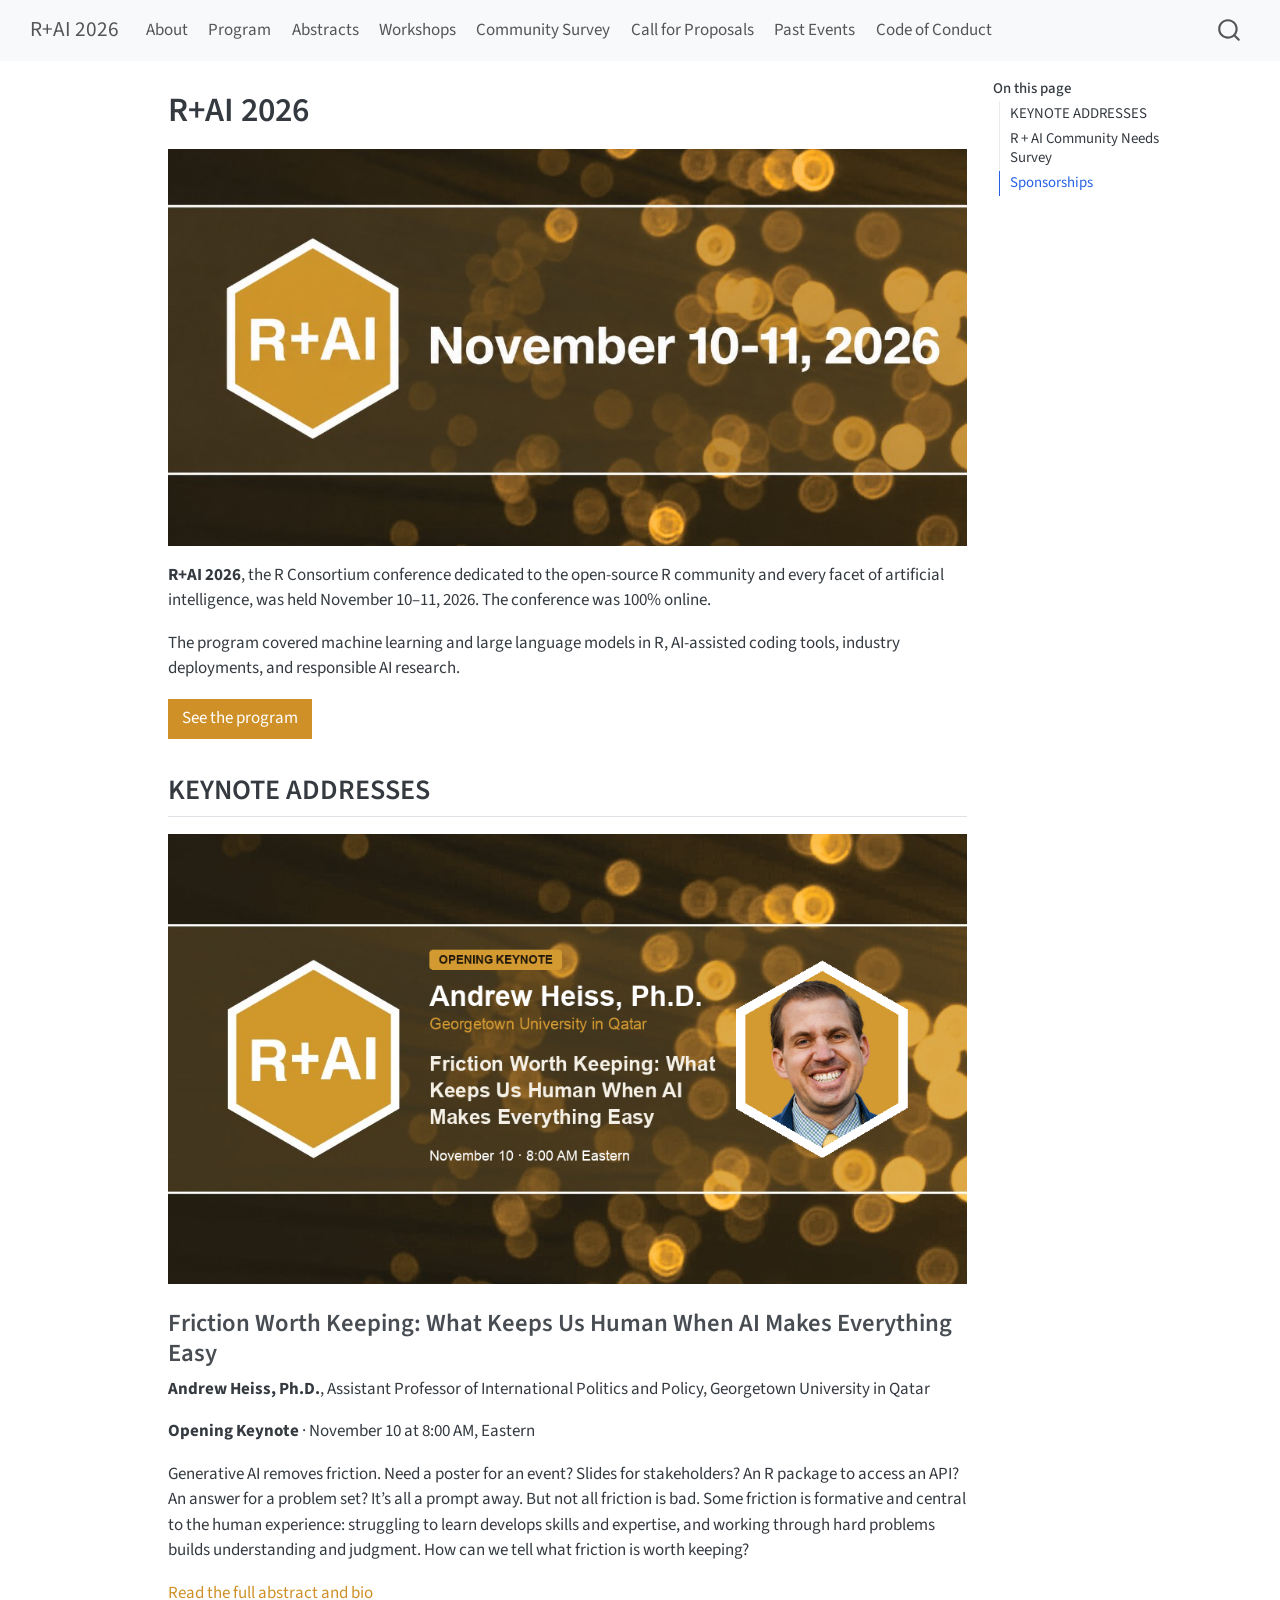
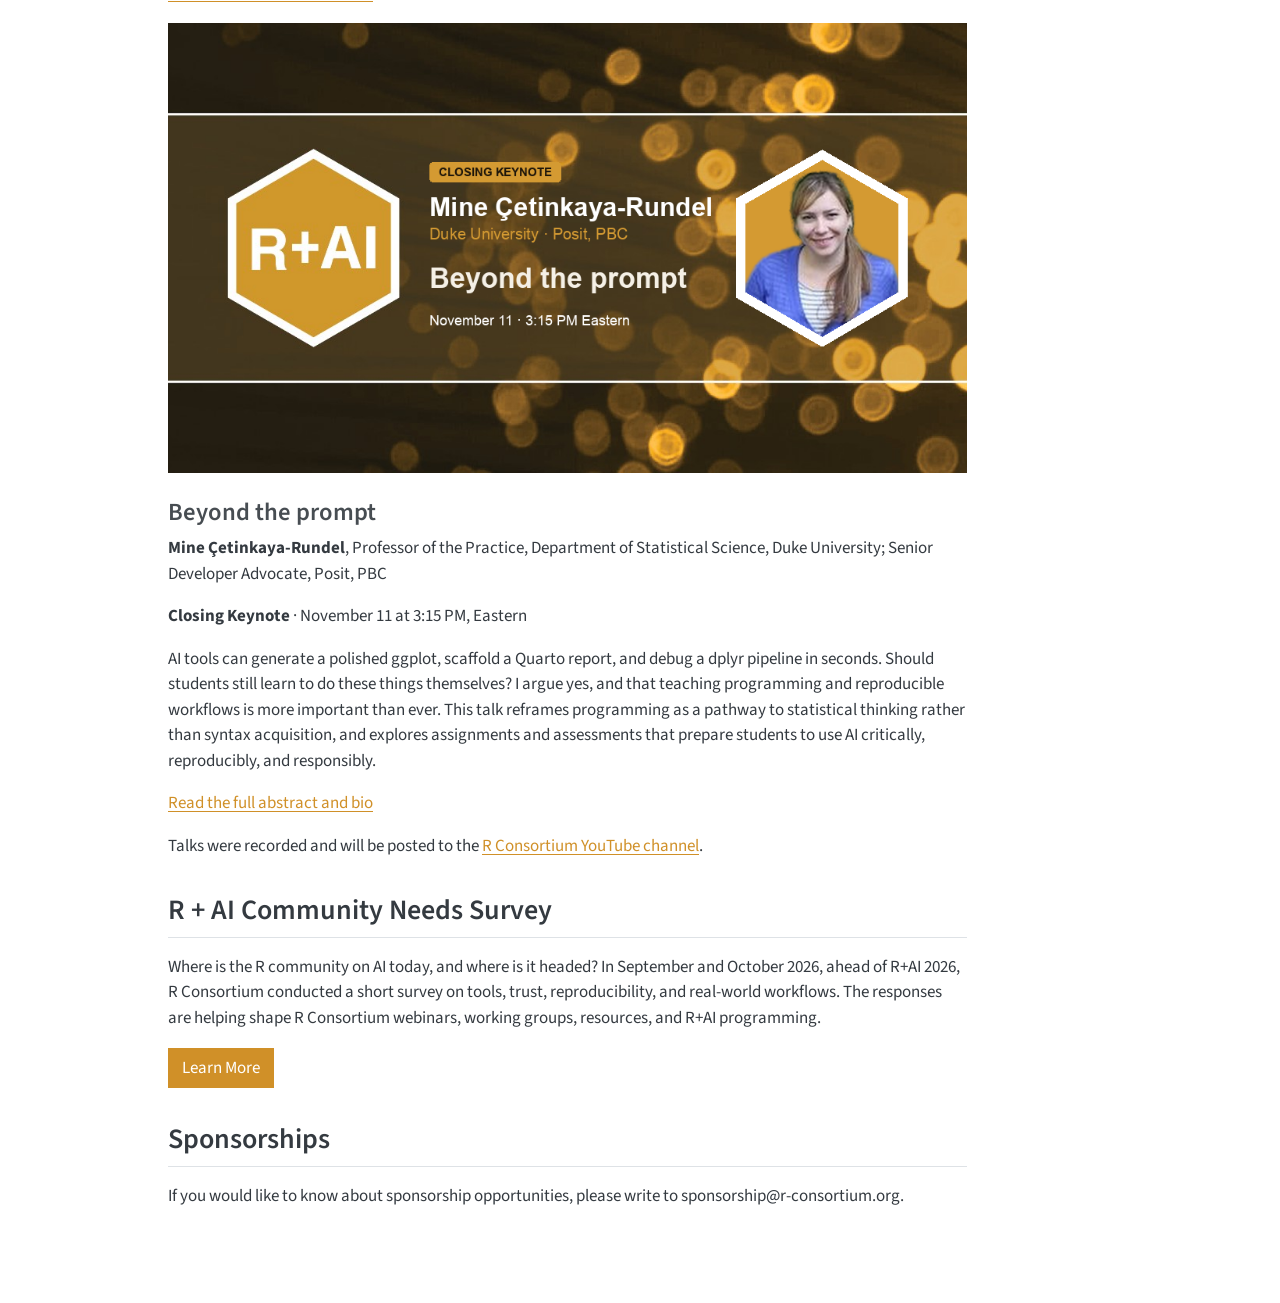
==== commit 23f0d1ec: "deploy: 6c6042f67e41672d6263c7deed61988aeca06a00" ====
--- a/index.html
+++ b/index.html
@@ -47,7 +47,7 @@
 <link href="site_libs/quarto-html/quarto-syntax-highlighting-63b5708e65d6cd79cd7618c58d0c21e7.css" rel="stylesheet" id="quarto-text-highlighting-styles">
 <script src="site_libs/bootstrap/bootstrap.min.js"></script>
 <link href="site_libs/bootstrap/bootstrap-icons.css" rel="stylesheet">
-<link href="site_libs/bootstrap/bootstrap-11dfed304549e7d9db55013033367f26.min.css" rel="stylesheet" append-hash="true" id="quarto-bootstrap" data-mode="light">
+<link href="site_libs/bootstrap/bootstrap-8d3ad9c781c51ccd60b292c95058b2c2.min.css" rel="stylesheet" append-hash="true" id="quarto-bootstrap" data-mode="light">
 <script id="quarto-search-options" type="application/json">{
   "location": "navbar",
   "copy-button": false,
@@ -89,13 +89,13 @@
 <link rel="stylesheet" href="styles.css">
 <meta property="og:title" content="R+AI 2026">
 <meta property="og:description" content="">
-<meta property="og:image" content="https://rconsortium.github.io/RplusAI_website/images/rplusai-registration-open.jpg">
+<meta property="og:image" content="https://rconsortium.github.io/RplusAI_website/images/rplusai-main-images-with-dates.png">
 <meta property="og:site_name" content="R+AI 2026">
-<meta property="og:image:height" content="576">
+<meta property="og:image:height" content="509">
 <meta property="og:image:width" content="1024">
 <meta name="twitter:title" content="R+AI 2026">
 <meta name="twitter:description" content="">
-<meta name="twitter:image" content="https://rconsortium.github.io/RplusAI_website/images/rplusai-registration-open.jpg">
+<meta name="twitter:image" content="https://rconsortium.github.io/RplusAI_website/images/rplusai-main-images-with-dates.png">
 <meta name="twitter:card" content="summary_large_image">
 </head>
 
@@ -118,10 +118,6 @@
   <li class="nav-item">
     <a class="nav-link" href="./about.html"> 
 <span class="menu-text">About</span></a>
-  </li>  
-  <li class="nav-item">
-    <a class="nav-link" href="./registration.html"> 
-<span class="menu-text">Registration</span></a>
   </li>  
   <li class="nav-item">
     <a class="nav-link" href="./program.html"> 
@@ -200,11 +196,10 @@
 </header>
 
 
-<p><img src="images/rplusai-registration-open.jpg" class="img-fluid"></p>
-<p>Join us at <strong>R+AI 2026</strong>, the R Consortium conference dedicated to the open-source R community and every facet of artificial intelligence.</p>
-<p>This year, R+AI is being held November 10-11, 2026.</p>
-<p>Lend your voice to the community! We want to hear about your experience and specific workflows—from machine learning and large language models in R, to AI-assisted coding tools, industry deployments, and responsible AI research.</p>
-<p><a href="https://events.zoom.us/ev/AvKPIaFGx9jwfTQyiDQcLmRWjmoDg4b4O20UQLssgTvlWDoXuMh5~AvDbrQHgBmJBUNpTBSMDUTQVfVen6k7w_xlMXZremUKDubDA3Q9AQ7-FRQ" class="btn btn-rai-mustard btn-rai-lg" role="button">Register now!</a></p>
+<p><img src="images/rplusai-main-images-with-dates.png" class="img-fluid"></p>
+<p><strong>R+AI 2026</strong>, the R Consortium conference dedicated to the open-source R community and every facet of artificial intelligence, was held November 10–11, 2026. The conference was 100% online.</p>
+<p>The program covered machine learning and large language models in R, AI-assisted coding tools, industry deployments, and responsible AI research.</p>
+<p><a href="./program.html" class="btn btn-rai-mustard" role="button">See the program</a></p>
 <section id="keynote-addresses" class="level2">
 <h2 class="anchored" data-anchor-id="keynote-addresses">KEYNOTE ADDRESSES</h2>
 <p><a href="./Abstracts.html#andrew-heiss"><img src="images/speaker-cards/andrew-heiss-keynote.png" class="img-fluid" alt="R+AI 2026 Opening Keynote card: Andrew Heiss, Ph.D., Georgetown University in Qatar. Friction Worth Keeping: What Keeps Us Human When AI Makes Everything Easy. November 10, 8:00 AM Eastern."></a></p>
@@ -222,13 +217,12 @@
 <p><strong>Closing Keynote</strong> · November 11 at 3:15 PM, Eastern</p>
 <p>AI tools can generate a polished ggplot, scaffold a Quarto report, and debug a dplyr pipeline in seconds. Should students still learn to do these things themselves? I argue yes, and that teaching programming and reproducible workflows is more important than ever. This talk reframes programming as a pathway to statistical thinking rather than syntax acquisition, and explores assignments and assessments that prepare students to use AI critically, reproducibly, and responsibly.</p>
 <p><a href="./Abstracts.html#mine-cetinkaya-rundel">Read the full abstract and bio</a></p>
-<p><a href="https://events.zoom.us/ev/AvKPIaFGx9jwfTQyiDQcLmRWjmoDg4b4O20UQLssgTvlWDoXuMh5~AvDbrQHgBmJBUNpTBSMDUTQVfVen6k7w_xlMXZremUKDubDA3Q9AQ7-FRQ" class="btn btn-rai-mustard btn-rai-lg" role="button">Register now to hear both keynotes!</a></p>
+<p>Talks were recorded and will be posted to the <a href="https://www.youtube.com/@RConsortium">R Consortium YouTube channel</a>.</p>
 </section>
 </section>
 <section id="r-ai-community-needs-survey" class="level2">
 <h2 class="anchored" data-anchor-id="r-ai-community-needs-survey">R + AI Community Needs Survey</h2>
-<p>Where is the R community on AI today, and where is it headed? In September and October 2026, R Consortium conducted a short survey on tools, trust, reproducibility, and real-world workflows. The responses are helping shape R Consortium webinars, working groups, resources, and R+AI 2026 programming.</p>
-<p>Respondents who shared an email are getting early access to the results. The full report will be available online on the R Consortium website following R+AI 2026.</p>
+<p>Where is the R community on AI today, and where is it headed? In September and October 2026, ahead of R+AI 2026, R Consortium conducted a short survey on tools, trust, reproducibility, and real-world workflows. The responses are helping shape R Consortium webinars, working groups, resources, and R+AI programming.</p>
 <p><a href="./survey.html" class="btn btn-rai-mustard" role="button">Learn More</a></p>
 </section>
 <section id="sponsorships" class="level2">
